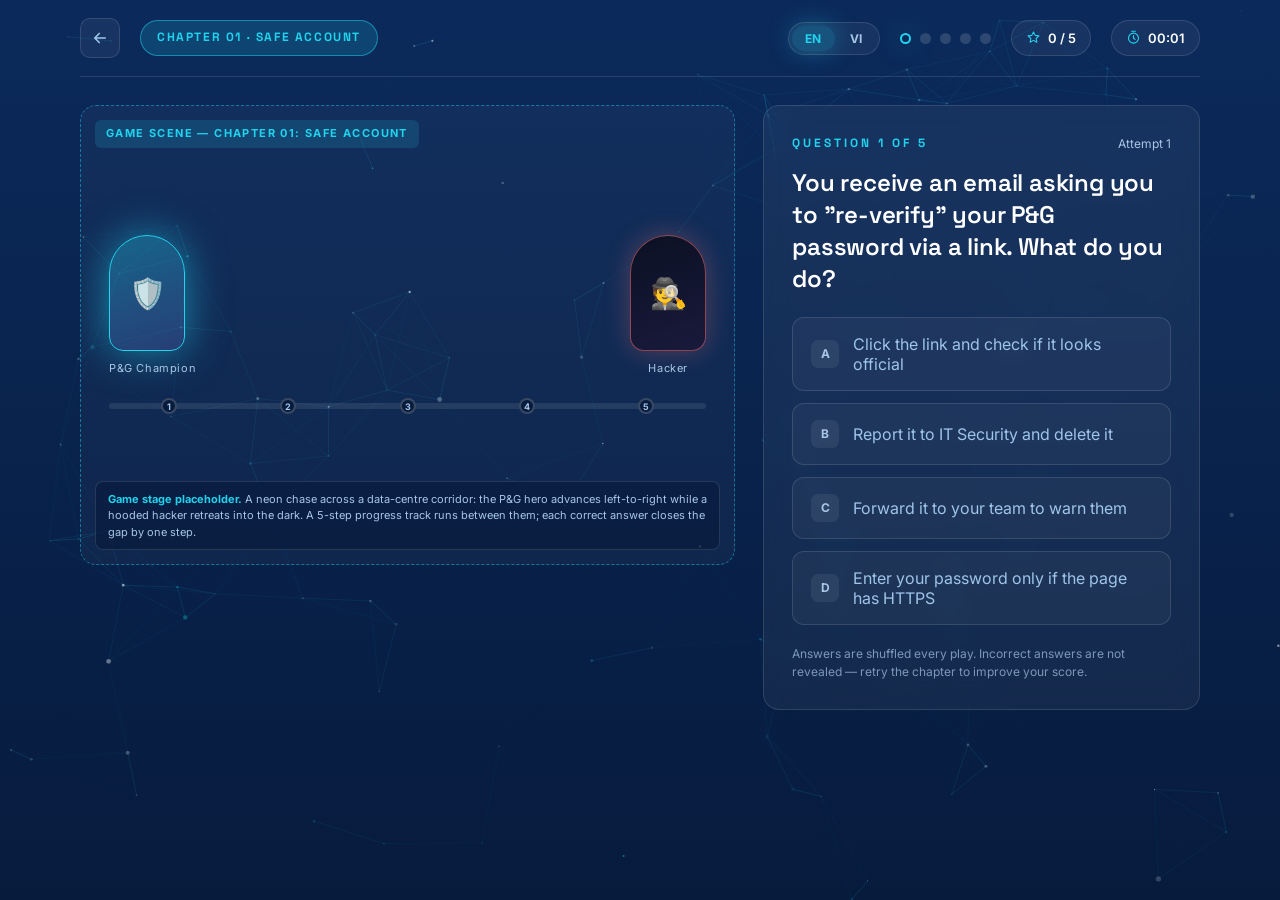
==== public/chapter.html @ fa687166 "Restructure project, add VI/EN language layer and data contract - Move site under public/, split JS " ====
<!DOCTYPE html>
<html lang="en">
<head>
<meta charset="UTF-8">
<meta name="viewport" content="width=device-width, initial-scale=1">
<title data-i18n-title="ch.docTitle">Chapter — Cybersecurity Month Journey 2026</title>
<link rel="preconnect" href="https://fonts.googleapis.com">
<link rel="preconnect" href="https://fonts.gstatic.com" crossorigin>
<link href="https://fonts.googleapis.com/css2?family=Inter:wght@400;500;600;700&family=Space+Grotesk:wght@500;600;700&display=swap" rel="stylesheet">
<link rel="stylesheet" href="assets/css/styles.css">
</head>
<body>
<canvas id="starfield" aria-hidden="true"></canvas>

<div class="page" id="chapterPage">

  <!-- ===== HEADER BAR ===== -->
  <header class="shell">
    <div class="chapter-header">
      <a class="icon-btn" href="main-hall.html" data-i18n-aria-label="nav.backAria" aria-label="Back to Main Hall">
        <svg width="18" height="18" viewBox="0 0 24 24" fill="none" aria-hidden="true">
          <path d="M19 12H6M11 6l-6 6 6 6" stroke="currentColor" stroke-width="2.2" stroke-linecap="round" stroke-linejoin="round"/>
        </svg>
      </a>

      <span class="accent-chip" id="chChip">Chapter 01 · Safe Account</span>

      <div class="spacer"></div>

      <div data-lang-switch></div>

      <div class="progress-dots" id="dots" data-i18n-aria-label="ch.progressAria" aria-label="Question progress"></div>

      <span class="meta-pill" id="scorePill">
        <svg width="15" height="15" viewBox="0 0 24 24" fill="none" style="color:var(--accent)" aria-hidden="true">
          <path d="M12 3l2.6 5.6 6.1.8-4.5 4.2 1.2 6-5.4-3-5.4 3 1.2-6L3.3 9.4l6.1-.8z" stroke="currentColor" stroke-width="1.7" stroke-linejoin="round"/>
        </svg>
        <span id="scoreText">0 / 5</span>
      </span>

      <span class="meta-pill" id="timerPill">
        <svg width="15" height="15" viewBox="0 0 24 24" fill="none" style="color:var(--accent)" aria-hidden="true">
          <circle cx="12" cy="13" r="8" stroke="currentColor" stroke-width="1.8"/>
          <path d="M12 9v4l2.5 2M9 2h6" stroke="currentColor" stroke-width="1.8" stroke-linecap="round"/>
        </svg>
        <span id="timerText">00:00</span>
      </span>
    </div>
  </header>

  <!-- ===== BODY ===== -->
  <main class="shell" style="padding-top:28px;padding-bottom:70px">
    <div class="chapter-layout">

      <!-- LEFT 60% — game stage placeholder -->
      <section class="game-stage" id="gameStage">
        <span class="stage-tag" id="stageTag" data-i18n="ch.stageTagGeneric">Game scene — varies by chapter</span>

        <div class="chase">
          <div class="chase-row">
            <div class="figure fig-hero" id="heroFig" style="transition:transform .6s ease">
              <div class="body">🛡️</div>
              <div class="cap" data-i18n="ch.figHero">P&amp;G Champion</div>
            </div>
            <div class="figure hacker" id="hackerFig" style="transition:transform .6s ease,opacity .6s ease">
              <div class="body">🕵️</div>
              <div class="cap" data-i18n="ch.figHacker">Hacker</div>
            </div>
          </div>

          <div class="track" id="track">
            <span class="fill" id="trackFill" style="width:0%"></span>
          </div>
        </div>

        <div class="stage-note" id="stageNote"></div>
      </section>

      <!-- RIGHT 40% — question card -->
      <section class="glass question-card">
        <div class="row-between" style="margin-bottom:14px">
          <span class="t-overline" id="qCounter">Question 1 of 5</span>
          <span class="t-caption" id="attemptLabel">Attempt 1</span>
        </div>

        <h2 class="t-h3" id="qText" style="margin:0" data-i18n="ch.loading">Loading…</h2>

        <div class="answers" id="answers"></div>

        <p class="t-caption" style="margin:20px 0 0;opacity:.7" data-i18n="ch.answersNote">
          Answers are shuffled every play. Incorrect answers are not revealed — retry the chapter to improve your score.
        </p>
      </section>
    </div>
  </main>
</div>

<div class="toast-wrap"></div>

<script src="assets/js/core/starfield.js"></script>
<script src="assets/js/core/ui.js"></script>
<script src="assets/js/core/i18n.js"></script>
<script src="assets/js/data/db.js"></script>
<script src="assets/js/data/questions.js"></script>
<script src="assets/js/pages/chapter.js"></script>
</body>
</html>
---- public/assets/css/styles.css ----
/* ============================================================
   Cybersecurity Awareness Month — October 2026
   Design system + component styles
   ============================================================ */

/* ---------- 1. TOKENS ---------- */
:root {
  /* Background */
  --navy-700: #0B2A5B;
  --navy-900: #071B3D;
  --navy-500: #0F3A78;

  /* Chapter accents */
  --ch1: #22D3EE;
  --ch2: #38BDF8;
  --ch3: #60A5FA;
  --ch4: #818CF8;
  --accent: var(--ch1); /* overridden per chapter */

  /* Text */
  --text-headline: #FFFFFF;
  --text-body: #9EC5E8;
  --text-muted: #A9C6E6;

  /* State */
  --error: #F87171;
  --warning: #FBBF24;
  --success: #34D399;

  /* Rank */
  --gold: #FCD34D;
  --silver: #CBD5E1;
  --bronze: #D9A066;

  /* Surfaces */
  --glass-fill: rgba(255, 255, 255, 0.05);
  --glass-fill-hover: rgba(255, 255, 255, 0.08);
  --glass-border: rgba(255, 255, 255, 0.12);
  --glass-border-strong: rgba(255, 255, 255, 0.22);
  --radius: 16px;
  --radius-sm: 10px;
  --radius-pill: 999px;

  /* Glow */
  --glow-cyan-soft: 0 0 24px rgba(34, 211, 238, 0.35);
  --glow-cyan-strong: 0 0 40px rgba(34, 211, 238, 0.55);
  --glow-accent: 0 0 28px color-mix(in srgb, var(--accent) 45%, transparent);
  --glow-error: 0 0 20px rgba(248, 113, 113, 0.45);
  --glow-warning: 0 0 20px rgba(251, 191, 36, 0.45);
  --glow-success: 0 0 20px rgba(52, 211, 153, 0.45);

  /* Type */
  --font-display: "Space Grotesk", "Inter", system-ui, -apple-system, "Segoe UI", sans-serif;
  --font-body: "Inter", system-ui, -apple-system, "Segoe UI", Roboto, sans-serif;

  /* Layout */
  --maxw: 1280px;
  --gutter: 80px;
}

/* ---------- 2. RESET ---------- */
*, *::before, *::after { box-sizing: border-box; }
html, body { margin: 0; padding: 0; }
html { scroll-behavior: smooth; }

body {
  font-family: var(--font-body);
  background: linear-gradient(180deg, var(--navy-700) 0%, var(--navy-900) 100%);
  background-attachment: fixed;
  color: var(--text-body);
  min-height: 100vh;
  font-size: 16px;
  line-height: 1.6;
  -webkit-font-smoothing: antialiased;
  overflow-x: hidden;
}

img { max-width: 100%; display: block; }
button, input, select { font-family: inherit; font-size: inherit; }
a { color: var(--accent); text-decoration: none; }

/* ---------- 3. STAR FIELD ---------- */
#starfield {
  position: fixed;
  inset: 0;
  z-index: 0;
  pointer-events: none;
}

.page {
  position: relative;
  z-index: 1;
}

/* ---------- 4. TYPE SCALE ---------- */
.t-display { font-family: var(--font-display); font-weight: 700; font-size: 56px; line-height: 1.14; letter-spacing: -1px; color: var(--text-headline); }
.t-h1      { font-family: var(--font-display); font-weight: 700; font-size: 44px; line-height: 1.18; letter-spacing: -0.5px; color: var(--text-headline); }
.t-h2      { font-family: var(--font-display); font-weight: 700; font-size: 32px; line-height: 1.25; letter-spacing: -0.3px; color: var(--text-headline); }
.t-h3      { font-family: var(--font-display); font-weight: 600; font-size: 24px; line-height: 1.33; letter-spacing: -0.2px; color: var(--text-headline); }
.t-body-l  { font-size: 18px; line-height: 1.56; color: var(--text-body); }
.t-body    { font-size: 16px; line-height: 1.63; color: var(--text-body); }
.t-small   { font-size: 14px; font-weight: 500; line-height: 1.43; color: var(--text-muted); }
.t-caption { font-size: 12px; line-height: 1.5; color: var(--text-muted); }
.t-overline{ font-family: var(--font-display); font-size: 12px; font-weight: 700; letter-spacing: 3px; text-transform: uppercase; color: var(--accent); }

/* ---------- 5. GLASS CARD ---------- */
.glass {
  background: var(--glass-fill);
  border: 1px solid var(--glass-border);
  border-radius: var(--radius);
  backdrop-filter: blur(12px);
  -webkit-backdrop-filter: blur(12px);
}
.glass-hover { transition: border-color .25s ease, box-shadow .25s ease, background .25s ease, transform .25s ease; }
.glass-hover:hover {
  background: var(--glass-fill-hover);
  border-color: color-mix(in srgb, var(--accent) 55%, transparent);
  box-shadow: var(--glow-accent);
  transform: translateY(-3px);
}

/* ---------- 6. BUTTONS ---------- */
.btn {
  display: inline-flex;
  align-items: center;
  justify-content: center;
  gap: 10px;
  border: 0;
  border-radius: var(--radius-pill);
  padding: 14px 28px;
  font-family: var(--font-display);
  font-weight: 700;
  font-size: 16px;
  cursor: pointer;
  transition: transform .2s ease, box-shadow .25s ease, opacity .2s ease;
  position: relative;
}
.btn:disabled { opacity: .55; cursor: not-allowed; }

.btn-primary {
  background: linear-gradient(90deg, var(--ch1) 0%, var(--ch4) 100%);
  color: #04182F;
  box-shadow: var(--glow-cyan-soft);
}
.btn-primary:hover:not(:disabled) { transform: translateY(-2px); box-shadow: var(--glow-cyan-strong); }

.btn-secondary {
  background: transparent;
  color: var(--text-headline);
  border: 1px solid var(--glass-border-strong);
}
.btn-secondary:hover:not(:disabled) {
  border-color: var(--accent);
  box-shadow: var(--glow-accent);
  transform: translateY(-2px);
}

.btn-block { width: 100%; }
.btn-lg { padding: 20px 44px; font-size: 20px; }

/* Pulsing hero CTA */
.btn-pulse { animation: pulseGlow 2.4s ease-in-out infinite; }
@keyframes pulseGlow {
  0%, 100% { box-shadow: 0 0 22px rgba(34,211,238,.38); }
  50%      { box-shadow: 0 0 46px rgba(34,211,238,.72); }
}

/* Loading spinner inside button */
.spinner {
  width: 18px; height: 18px;
  border: 2px solid rgba(4,24,47,.35);
  border-top-color: #04182F;
  border-radius: 50%;
  animation: spin .7s linear infinite;
}
@keyframes spin { to { transform: rotate(360deg); } }

/* ---------- 7. FORM FIELDS ---------- */
.field { margin-bottom: 22px; position: relative; }
.field label {
  display: block;
  font-size: 13px;
  font-weight: 600;
  letter-spacing: .4px;
  color: var(--text-muted);
  margin-bottom: 8px;
  text-transform: uppercase;
}

.input, .select {
  width: 100%;
  padding: 15px 18px;
  background: rgba(255,255,255,.04);
  border: 1px solid var(--glass-border);
  border-radius: 12px;
  color: var(--text-headline);
  outline: none;
  transition: border-color .2s ease, box-shadow .2s ease, background .2s ease;
}
.input::placeholder { color: rgba(158,197,232,.45); }
.input:focus, .select:focus {
  border-color: var(--ch1);
  box-shadow: 0 0 0 3px rgba(34,211,238,.18), var(--glow-cyan-soft);
  background: rgba(255,255,255,.06);
}

.select {
  appearance: none;
  background-image: url("data:image/svg+xml;utf8,<svg xmlns='http://www.w3.org/2000/svg' width='14' height='9' viewBox='0 0 14 9'><path d='M1 1l6 6 6-6' stroke='%239EC5E8' stroke-width='2' fill='none' stroke-linecap='round'/></svg>");
  background-repeat: no-repeat;
  background-position: right 18px center;
  padding-right: 46px;
  cursor: pointer;
}
.select option { background: var(--navy-900); color: var(--text-headline); }

/* Field states */
.field.is-error .input, .field.is-error .select {
  border-color: var(--error);
  box-shadow: var(--glow-error);
}
.field.is-warning .input, .field.is-warning .select {
  border-color: var(--warning);
  box-shadow: var(--glow-warning);
}
.field.shake { animation: shake .45s cubic-bezier(.36,.07,.19,.97); }
@keyframes shake {
  10%, 90% { transform: translateX(-2px); }
  20%, 80% { transform: translateX(4px); }
  30%, 50%, 70% { transform: translateX(-7px); }
  40%, 60% { transform: translateX(7px); }
}

.field-msg {
  display: none;
  align-items: flex-start;
  gap: 8px;
  margin-top: 9px;
  font-size: 13px;
  line-height: 1.45;
}
.field.is-error .field-msg.msg-error { display: flex; color: var(--error); }
.field.is-warning .field-msg.msg-warning { display: flex; color: var(--warning); }

/* ---------- 8. AUTOCOMPLETE ---------- */
.combo { position: relative; }
.autocomplete {
  position: absolute;
  top: calc(100% + 6px);
  left: 0; right: 0;
  z-index: 40;
  background: rgba(7, 27, 61, .96);
  border: 1px solid var(--glass-border-strong);
  border-radius: 12px;
  backdrop-filter: blur(18px);
  -webkit-backdrop-filter: blur(18px);
  box-shadow: 0 18px 44px rgba(0,0,0,.5);
  max-height: 232px;
  overflow-y: auto;
  display: none;
}
.autocomplete.open { display: block; }
.ac-item {
  display: flex;
  align-items: center;
  gap: 12px;
  padding: 11px 16px;
  cursor: pointer;
  border-bottom: 1px solid rgba(255,255,255,.05);
  transition: background .15s ease;
}
.ac-item:last-child { border-bottom: 0; }
.ac-item:hover, .ac-item.active { background: rgba(34,211,238,.14); }
.ac-item .ac-avatar {
  width: 30px; height: 30px;
  border-radius: 50%;
  display: grid; place-items: center;
  font-size: 11px; font-weight: 700;
  background: linear-gradient(135deg, var(--ch1), var(--ch4));
  color: #04182F;
  flex-shrink: 0;
}
.ac-item .ac-mail { color: var(--text-headline); font-size: 14px; }
.ac-item .ac-dept { color: var(--text-muted); font-size: 12px; }
.ac-item mark { background: transparent; color: var(--ch1); font-weight: 700; }
.ac-empty { padding: 14px 16px; font-size: 13px; color: var(--text-muted); }

/* ---------- 9. KPI TILES ---------- */
.kpi-grid {
  display: grid;
  grid-template-columns: repeat(4, 1fr);
  gap: 20px;
}
.kpi {
  padding: 24px;
  display: flex;
  flex-direction: column;
  gap: 6px;
}
.kpi-icon {
  width: 40px; height: 40px;
  border-radius: 10px;
  display: grid; place-items: center;
  background: color-mix(in srgb, var(--accent) 16%, transparent);
  color: var(--accent);
  margin-bottom: 8px;
}
.kpi-value { font-family: var(--font-display); font-size: 40px; font-weight: 700; color: var(--text-headline); line-height: 1.1; }
.kpi-label { font-size: 13px; color: var(--text-muted); }
.kpi-bar {
  height: 4px;
  border-radius: 2px;
  background: rgba(255,255,255,.09);
  overflow: hidden;
  margin-top: 12px;
}
.kpi-bar span {
  display: block;
  height: 100%;
  border-radius: 2px;
  background: linear-gradient(90deg, var(--ch1), var(--ch4));
}

/* ---------- 10. CHAPTER CARDS ---------- */
.chapter-rail { position: relative; }
.chapter-grid {
  display: grid;
  grid-template-columns: repeat(4, 1fr);
  gap: 24px;
  position: relative;
  z-index: 2;
}
/* Constellation progress line behind the cards */
.constellation-line {
  position: absolute;
  top: 74px;
  left: 6%;
  right: 6%;
  height: 2px;
  background: rgba(255,255,255,.10);
  z-index: 1;
  border-radius: 2px;
}
.constellation-line .lit {
  display: block; height: 100%;
  border-radius: 2px;
  background: linear-gradient(90deg, var(--ch1), var(--ch2), var(--ch3), var(--ch4));
  box-shadow: 0 0 14px rgba(34,211,238,.7);
  transition: width .8s ease;
}

.chapter-card {
  --accent: var(--ch1);
  padding: 26px 24px 24px;
  display: flex;
  flex-direction: column;
  min-height: 268px;
  position: relative;
}
.chapter-card[data-ch="1"] { --accent: var(--ch1); }
.chapter-card[data-ch="2"] { --accent: var(--ch2); }
.chapter-card[data-ch="3"] { --accent: var(--ch3); }
.chapter-card[data-ch="4"] { --accent: var(--ch4); }

.ch-node {
  position: absolute;
  top: -7px; left: 50%;
  transform: translateX(-50%);
  width: 14px; height: 14px;
  border-radius: 50%;
  background: var(--navy-900);
  border: 2px solid var(--accent);
  box-shadow: var(--glow-accent);
}
.chapter-card.is-locked .ch-node { border-color: rgba(255,255,255,.25); box-shadow: none; }

.ch-num {
  font-family: var(--font-display);
  font-size: 12px; font-weight: 700; letter-spacing: 2.4px;
  color: var(--accent);
  margin-bottom: 14px;
}
.ch-icon {
  width: 46px; height: 46px;
  border-radius: 12px;
  display: grid; place-items: center;
  background: color-mix(in srgb, var(--accent) 15%, transparent);
  color: var(--accent);
  margin-bottom: 16px;
}
.ch-title { font-family: var(--font-display); font-size: 20px; font-weight: 700; color: var(--text-headline); margin: 0 0 8px; }
.ch-desc { font-size: 14px; color: var(--text-muted); margin: 0 0 auto; }
.ch-foot { margin-top: 20px; display: flex; align-items: center; justify-content: space-between; gap: 10px; }
.ch-action { font-family: var(--font-display); font-weight: 700; font-size: 14px; color: var(--accent); }

/* Chapter card — LOCKED */
.chapter-card.is-locked { opacity: .4; pointer-events: none; }
.chapter-card.is-locked .ch-action { color: var(--text-muted); }

/* Chapter card — AVAILABLE */
.chapter-card.is-available {
  border-color: color-mix(in srgb, var(--accent) 60%, transparent);
  box-shadow: var(--glow-accent);
  cursor: pointer;
}

/* Chapter card — COMPLETED */
.chapter-card.is-completed { cursor: pointer; }
.check-badge {
  position: absolute;
  top: 18px; right: 18px;
  width: 28px; height: 28px;
  border-radius: 50%;
  display: grid; place-items: center;
  background: var(--success);
  color: #04281C;
  box-shadow: var(--glow-success);
}
.score-chip {
  display: inline-flex;
  align-items: center;
  padding: 4px 12px;
  border-radius: var(--radius-pill);
  font-size: 12px; font-weight: 700;
  font-family: var(--font-display);
  background: color-mix(in srgb, var(--success) 18%, transparent);
  border: 1px solid color-mix(in srgb, var(--success) 45%, transparent);
  color: var(--success);
}
.lock-pill {
  display: inline-flex; align-items: center; gap: 6px;
  font-size: 12px; color: var(--text-muted);
}

/* ---------- 11. RULES PANEL ---------- */
.rules { padding: 0; overflow: hidden; }
.rules-head {
  width: 100%;
  display: flex; align-items: center; justify-content: space-between; gap: 12px;
  padding: 20px 22px;
  background: none; border: 0; cursor: pointer;
  color: var(--text-headline);
  font-family: var(--font-display); font-weight: 700; font-size: 16px;
}
.rules-head .chev { transition: transform .3s ease; color: var(--text-muted); }
.rules.collapsed .chev { transform: rotate(-90deg); }
.rules-body {
  padding: 0 22px 20px;
  display: grid; gap: 14px;
  max-height: 460px;
  transition: max-height .35s ease, opacity .25s ease, padding .35s ease;
  overflow: hidden;
}
.rules.collapsed .rules-body { max-height: 0; opacity: 0; padding-bottom: 0; }
.rule-item { display: flex; gap: 12px; align-items: flex-start; font-size: 14px; color: var(--text-body); }
.rule-item .ri {
  flex-shrink: 0;
  width: 26px; height: 26px; border-radius: 7px;
  display: grid; place-items: center;
  background: rgba(34,211,238,.14);
  color: var(--ch1);
}

/* ---------- 11b. LANGUAGE SWITCH ---------- */
.lang-switch {
  display: inline-flex;
  gap: 2px;
  padding: 3px;
  border-radius: var(--radius-pill);
  background: rgba(255,255,255,.05);
  border: 1px solid var(--glass-border);
}
.lang-btn {
  padding: 5px 13px;
  border: 0;
  border-radius: var(--radius-pill);
  background: transparent;
  color: var(--text-muted);
  font-size: 12px; font-weight: 700; letter-spacing: .6px;
  cursor: pointer;
  transition: all .18s ease;
}
.lang-btn:hover { color: var(--text-headline); }
.lang-btn.is-active {
  background: color-mix(in srgb, var(--ch1) 20%, transparent);
  color: var(--ch1);
  box-shadow: var(--glow-cyan-soft);
}

/* ---------- 12. LEADERBOARD ---------- */
.tabs { display: flex; gap: 8px; flex-wrap: wrap; }.tab {
  padding: 8px 18px;
  border-radius: var(--radius-pill);
  background: transparent;
  border: 1px solid var(--glass-border);
  color: var(--text-muted);
  font-size: 14px; font-weight: 600;
  cursor: pointer;
  transition: all .2s ease;
}
.tab:hover { border-color: var(--glass-border-strong); color: var(--text-headline); }
.tab.active {
  background: color-mix(in srgb, var(--ch1) 16%, transparent);
  border-color: var(--ch1);
  color: var(--ch1);
  box-shadow: var(--glow-cyan-soft);
}

.lb-table { width: 100%; border-collapse: collapse; }
.lb-table th {
  text-align: left;
  font-size: 12px; font-weight: 600; letter-spacing: 1px; text-transform: uppercase;
  color: var(--text-muted);
  padding: 0 16px 14px;
  border-bottom: 1px solid var(--glass-border);
}
.lb-table td { padding: 14px 16px; border-bottom: 1px solid rgba(255,255,255,.05); font-size: 14px; }
.lb-table tbody tr { transition: background .2s ease; }
.lb-table tbody tr:hover { background: rgba(255,255,255,.035); }

.lb-user { display: flex; align-items: center; gap: 12px; }
.avatar {
  width: 36px; height: 36px; border-radius: 50%;
  display: grid; place-items: center;
  font-size: 12px; font-weight: 700;
  background: linear-gradient(135deg, var(--ch2), var(--ch4));
  color: #04182F;
  flex-shrink: 0;
}
.lb-name { color: var(--text-headline); font-weight: 600; }

.rank-badge {
  width: 30px; height: 30px; border-radius: 50%;
  display: grid; place-items: center;
  font-family: var(--font-display); font-weight: 700; font-size: 13px;
  background: rgba(255,255,255,.07);
  color: var(--text-muted);
}
tr.rank-1 .rank-badge { background: color-mix(in srgb, var(--gold) 22%, transparent);   color: var(--gold);   box-shadow: 0 0 18px rgba(252,211,77,.5); }
tr.rank-2 .rank-badge { background: color-mix(in srgb, var(--silver) 22%, transparent); color: var(--silver); box-shadow: 0 0 18px rgba(203,213,225,.4); }
tr.rank-3 .rank-badge { background: color-mix(in srgb, var(--bronze) 22%, transparent); color: var(--bronze); box-shadow: 0 0 18px rgba(217,160,102,.4); }
tr.rank-1 { background: linear-gradient(90deg, rgba(252,211,77,.10), transparent); }
tr.rank-2 { background: linear-gradient(90deg, rgba(203,213,225,.09), transparent); }
tr.rank-3 { background: linear-gradient(90deg, rgba(217,160,102,.09), transparent); }

/* ---------- 13. CONTACT CARD ---------- */
.contact { padding: 22px; display: flex; align-items: center; gap: 16px; }
.icon-btn {
  width: 40px; height: 40px;
  border-radius: 10px;
  display: grid; place-items: center;
  background: rgba(255,255,255,.05);
  border: 1px solid var(--glass-border);
  color: var(--text-body);
  cursor: pointer;
  transition: all .2s ease;
}
.icon-btn:hover { color: var(--ch1); border-color: var(--ch1); box-shadow: var(--glow-cyan-soft); }

/* ---------- 14. CHAPTER SCREEN ---------- */
.chapter-header {
  display: flex; align-items: center; gap: 20px;
  padding: 18px 0;
  border-bottom: 1px solid var(--glass-border);
  flex-wrap: wrap;
}
.accent-chip {
  display: inline-flex; align-items: center; gap: 8px;
  padding: 7px 16px;
  border-radius: var(--radius-pill);
  background: color-mix(in srgb, var(--accent) 16%, transparent);
  border: 1px solid color-mix(in srgb, var(--accent) 50%, transparent);
  color: var(--accent);
  font-family: var(--font-display);
  font-size: 12px; font-weight: 700; letter-spacing: 1.6px;
  text-transform: uppercase;
}
.progress-dots { display: flex; gap: 9px; }
.dot {
  width: 11px; height: 11px; border-radius: 50%;
  background: rgba(255,255,255,.14);
  transition: all .3s ease;
}
.dot.done { background: var(--accent); box-shadow: var(--glow-accent); }
.dot.current { background: transparent; border: 2px solid var(--accent); box-shadow: var(--glow-accent); }

.meta-pill {
  display: inline-flex; align-items: center; gap: 7px;
  padding: 7px 14px;
  border-radius: var(--radius-pill);
  background: rgba(255,255,255,.05);
  border: 1px solid var(--glass-border);
  font-size: 13px; font-weight: 600;
  color: var(--text-headline);
}

.chapter-layout {
  display: grid;
  grid-template-columns: 60fr 40fr;
  gap: 28px;
  align-items: start;
}

/* Game stage placeholder */
.game-stage {
  position: relative;
  min-height: 460px;
  border-radius: var(--radius);
  border: 1px dashed color-mix(in srgb, var(--accent) 45%, transparent);
  background: rgba(255,255,255,.03);
  padding: 22px;
  display: flex; flex-direction: column;
  overflow: hidden;
}
.stage-tag {
  position: absolute; top: 14px; left: 14px;
  font-size: 11px; letter-spacing: 1.4px; text-transform: uppercase;
  color: var(--accent);
  background: color-mix(in srgb, var(--accent) 14%, transparent);
  padding: 5px 11px; border-radius: 6px;
  font-weight: 700;
}
.stage-note {
  position: absolute; bottom: 14px; left: 14px; right: 14px;
  font-size: 11px; line-height: 1.5; color: var(--text-muted);
  background: rgba(7,27,61,.72);
  border: 1px solid var(--glass-border);
  border-radius: 8px;
  padding: 9px 12px;
}

/* Chase scene */
.chase {
  flex: 1;
  display: flex; flex-direction: column; justify-content: center;
  gap: 26px;
  padding: 44px 6px 70px;
}
.chase-row { display: flex; align-items: flex-end; justify-content: space-between; }
/* `padding: 0` guards against unrelated block rules (e.g. the page-level
   `.hero` section) leaking into figures via class-name collisions. */
.figure { text-align: center; padding: 0; }
.figure .body {
  width: 76px; height: 116px;
  border-radius: 38px 38px 14px 14px;
  display: grid; place-items: center;
  font-size: 30px;
}
.figure.fig-hero .body {
  background: linear-gradient(160deg, rgba(34,211,238,.34), rgba(129,140,248,.2));
  border: 1.5px solid var(--ch1);
  box-shadow: var(--glow-cyan-strong);
}
.figure.hacker .body {
  background: linear-gradient(160deg, rgba(10,14,30,.9), rgba(30,20,50,.7));
  border: 1.5px solid rgba(248,113,113,.55);
  box-shadow: 0 0 26px rgba(248,113,113,.3);
}
.figure .cap { font-size: 11px; margin-top: 9px; color: var(--text-muted); letter-spacing: .6px; white-space: nowrap; }

.track { position: relative; height: 6px; border-radius: 3px; background: rgba(255,255,255,.09); }
.track .fill {
  position: absolute; inset: 0 auto 0 0;
  border-radius: 3px;
  background: linear-gradient(90deg, var(--accent), transparent);
  box-shadow: var(--glow-accent);
  transition: width .6s ease;
}
.track .step {
  position: absolute; top: 50%; transform: translate(-50%, -50%);
  width: 16px; height: 16px; border-radius: 50%;
  background: var(--navy-900);
  border: 2px solid rgba(255,255,255,.2);
  display: grid; place-items: center;
  font-size: 9px; font-weight: 700; color: var(--text-muted);
}
.track .step.done { border-color: var(--accent); color: var(--accent); box-shadow: var(--glow-accent); }

/* Question card */
.question-card { padding: 28px; }
.answers { display: grid; gap: 12px; margin-top: 22px; }
.answer {
  display: flex; align-items: center; gap: 14px;
  width: 100%;
  padding: 16px 18px;
  text-align: left;
  border-radius: 12px;
  background: rgba(255,255,255,.04);
  border: 1px solid var(--glass-border);
  color: var(--text-body);
  cursor: pointer;
  transition: all .2s ease;
}
.answer .key {
  flex-shrink: 0;
  width: 28px; height: 28px; border-radius: 7px;
  display: grid; place-items: center;
  font-size: 12px; font-weight: 700;
  background: rgba(255,255,255,.07);
  color: var(--text-muted);
  transition: all .2s ease;
}
.answer:hover:not(:disabled) {
  background: rgba(255,255,255,.07);
  border-color: color-mix(in srgb, var(--accent) 55%, transparent);
  transform: translateX(3px);
}
.answer.selected {
  border-color: var(--accent);
  background: color-mix(in srgb, var(--accent) 12%, transparent);
  color: var(--text-headline);
}
.answer.selected .key { background: var(--accent); color: #04182F; }
.answer.correct {
  border-color: var(--success);
  background: rgba(52,211,153,.12);
  box-shadow: var(--glow-success);
  color: var(--text-headline);
}
.answer.correct .key { background: var(--success); color: #04281C; }
.answer.incorrect {
  border-color: var(--error);
  background: rgba(248,113,113,.10);
  box-shadow: var(--glow-error);
  color: var(--text-headline);
}
.answer.incorrect .key { background: var(--error); color: #2C0A0A; }
.answer:disabled { cursor: default; }

/* Toast */
.toast-wrap {
  position: fixed;
  bottom: 34px; left: 50%;
  transform: translateX(-50%);
  z-index: 90;
  display: grid; gap: 10px;
  justify-items: center;
}
.toast {
  display: flex; align-items: center; gap: 11px;
  padding: 14px 24px;
  border-radius: var(--radius-pill);
  font-family: var(--font-display);
  font-weight: 700;
  background: rgba(7,27,61,.94);
  border: 1px solid var(--glass-border-strong);
  backdrop-filter: blur(14px);
  animation: toastIn .3s ease, toastOut .3s ease 1.9s forwards;
}
.toast.ok  { border-color: var(--success); color: var(--success); box-shadow: var(--glow-success); }
.toast.bad { border-color: var(--error);   color: var(--error);   box-shadow: var(--glow-error); }
@keyframes toastIn  { from { opacity: 0; transform: translateY(14px); } }
@keyframes toastOut { to   { opacity: 0; transform: translateY(-10px); } }

/* ---------- 15. RESULT SCREEN ---------- */
.result-card { padding: 46px; text-align: center; max-width: 720px; margin: 0 auto; }
.result-stage {
  height: 320px;
  border-radius: var(--radius);
  border: 1px dashed color-mix(in srgb, var(--accent) 45%, transparent);
  background: rgba(255,255,255,.03);
  position: relative;
  display: flex;
  align-items: center;
  justify-content: center;
  padding: 44px 16px 100px; /* bottom padding reserves room for the note */
  margin-bottom: 32px;
  overflow: hidden;
}
/* Figures are scaled down inside the shorter result stage. */
.result-stage .hero-figures { gap: 40px; }
.result-stage .hero-figures .figure .body {
  width: 82px; height: 124px;
  border-radius: 41px 41px 14px 14px;
  font-size: 30px;
}
.result-stats {
  display: grid; grid-template-columns: repeat(3, 1fr);
  gap: 16px; margin: 30px 0;
}
.rstat { padding: 18px; border-radius: 12px; background: rgba(255,255,255,.04); border: 1px solid var(--glass-border); }
.rstat .v { font-family: var(--font-display); font-size: 30px; font-weight: 700; color: var(--text-headline); line-height: 1.1; }
.rstat .l { font-size: 12px; color: var(--text-muted); margin-top: 4px; }

.confetti { position: absolute; inset: 0; pointer-events: none; }
.confetti i {
  position: absolute; top: -12px;
  width: 7px; height: 12px; border-radius: 2px;
  animation: fall linear infinite;
}
@keyframes fall {
  to { transform: translateY(320px) rotate(540deg); opacity: 0; }
}

/* ---------- 16. LAYOUT HELPERS ---------- */
.shell { max-width: var(--maxw); margin: 0 auto; padding: 0 var(--gutter); }
.hall-grid { display: grid; grid-template-columns: 1fr 320px; gap: 32px; align-items: start; }
/* Grid items default to min-width:auto, which lets wide content force overflow. */
.hall-grid > *, .chapter-layout > * { min-width: 0; }
.section { padding: 64px 0; }
.section-head { display: flex; align-items: flex-end; justify-content: space-between; gap: 20px; margin-bottom: 28px; flex-wrap: wrap; }
.stack-8  { display: grid; gap: 8px; }
.stack-16 { display: grid; gap: 16px; }
.stack-24 { display: grid; gap: 24px; }
.row { display: flex; align-items: center; gap: 12px; }
.row-between { display: flex; align-items: center; justify-content: space-between; gap: 16px; flex-wrap: wrap; }
.spacer { flex: 1; }
.center { text-align: center; }
.mt-8 { margin-top: 8px; } .mt-16 { margin-top: 16px; } .mt-24 { margin-top: 24px; } .mt-32 { margin-top: 32px; }
.hidden { display: none !important; }

/* Site header */
.site-header {
  position: sticky; top: 0; z-index: 50;
  background: rgba(7,27,61,.72);
  backdrop-filter: blur(16px);
  -webkit-backdrop-filter: blur(16px);
  border-bottom: 1px solid var(--glass-border);
}
.site-header .shell { display: flex; align-items: center; gap: 16px; height: 68px; }
.brand { display: flex; align-items: center; gap: 11px; font-family: var(--font-display); font-weight: 700; color: var(--text-headline); }
.brand svg { color: var(--ch1); filter: drop-shadow(0 0 8px rgba(34,211,238,.6)); }

/* Hero */
.hero { padding: 72px 0 40px; text-align: center; }
.hero-art {
  position: relative;
  height: 400px;
  max-width: 900px;
  margin: 36px auto 0;
  padding-bottom: 86px; /* keeps figures clear of the art-direction note */
  border-radius: 24px;
  border: 1px dashed rgba(34,211,238,.45);
  background: radial-gradient(ellipse at 50% 70%, rgba(34,211,238,.13), transparent 62%);
  display: grid; place-items: center;
  overflow: hidden;
}
.hero-figures { display: flex; align-items: flex-end; gap: 60px; }
/* Pin each figure to the baseline of the row — emoji glyphs have differing
   intrinsic baselines, which otherwise offsets the two figures vertically. */
.hero-figures .figure { align-self: flex-end; }
.hero-figures .figure .body { width: 116px; height: 190px; border-radius: 58px 58px 18px 18px; font-size: 44px; }
.hero-figures .figure.hero-w .body {
  background: linear-gradient(160deg, rgba(56,189,248,.34), rgba(129,140,248,.22));
  border: 1.5px solid var(--ch2);
  box-shadow: 0 0 46px rgba(56,189,248,.45);
}
.float-motif {
  position: absolute;
  color: rgba(34,211,238,.32);
  animation: floaty 5.5s ease-in-out infinite;
}
@keyframes floaty {
  0%,100% { transform: translateY(0); }
  50%     { transform: translateY(-16px); }
}

/* Skeleton / focus visibility */
:focus-visible { outline: 2px solid var(--ch1); outline-offset: 2px; border-radius: 4px; }

/* ---------- 17. RESPONSIVE ---------- */
@media (max-width: 1100px) {
  :root { --gutter: 40px; }
  .hall-grid { grid-template-columns: 1fr; }
  .kpi-grid { grid-template-columns: repeat(2, 1fr); }
  .chapter-grid { grid-template-columns: repeat(2, 1fr); }
  .constellation-line { display: none; }
  .chapter-layout { grid-template-columns: 1fr; }
  .game-stage { min-height: 360px; }
}

@media (max-width: 720px) {
  :root { --gutter: 20px; }
  .t-display { font-size: 36px; }
  .t-h1 { font-size: 30px; line-height: 1.22; }
  .t-h2 { font-size: 24px; }
  .t-h3 { font-size: 20px; }
  .section { padding: 44px 0; }
  .hero { padding: 44px 0 28px; }
  .hero-art { height: 330px; padding: 48px 12px 92px; }
  .hero-figures { gap: 26px; }
  .hero-figures .figure .body { width: 78px; height: 128px; font-size: 30px; }
  .kpi-grid { grid-template-columns: 1fr; }
  .chapter-grid { grid-template-columns: 1fr; }
  .result-stats { grid-template-columns: 1fr; }
  .result-card { padding: 28px 20px; }
  .btn-lg { padding: 16px 28px; font-size: 17px; width: 100%; }
  .chapter-header { gap: 12px; }
  .lb-table th:nth-child(4), .lb-table td:nth-child(4),
  .lb-table th:nth-child(6), .lb-table td:nth-child(6) { display: none; }
  .site-header .shell { height: 60px; }
}

@media (prefers-reduced-motion: reduce) {
  *, *::before, *::after { animation-duration: .001ms !important; animation-iteration-count: 1 !important; transition-duration: .001ms !important; }
}
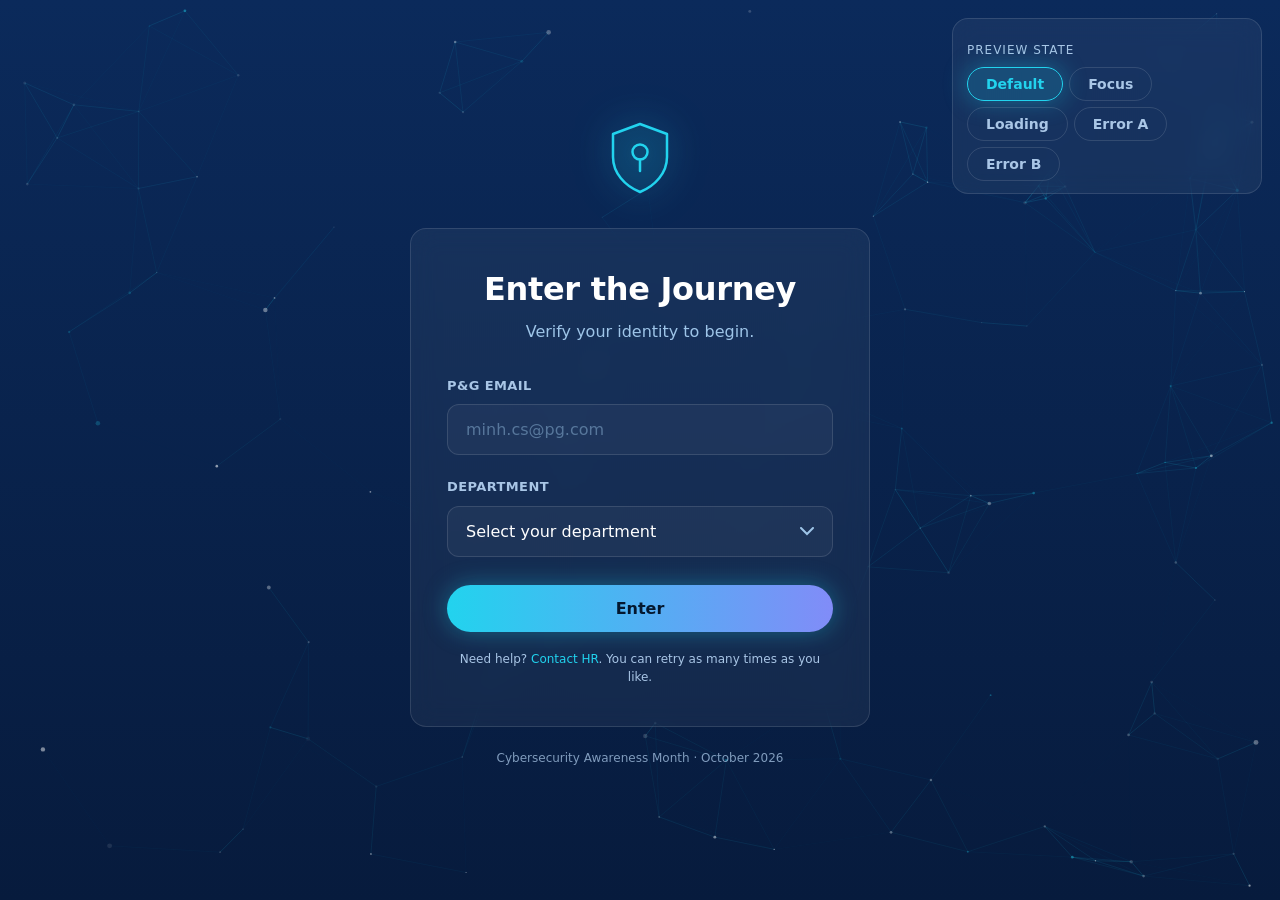
==== commit 463dba4e: "Replace mock data with SQLite + API, rebuild hall, add four Chapter 1 mini-games Data layer - Add se" ====
--- a/public/chapter.html
+++ b/public/chapter.html
@@ -8,6 +8,7 @@
 <link rel="preconnect" href="https://fonts.gstatic.com" crossorigin>
 <link href="https://fonts.googleapis.com/css2?family=Inter:wght@400;500;600;700&family=Space+Grotesk:wght@500;600;700&display=swap" rel="stylesheet">
 <link rel="stylesheet" href="assets/css/styles.css">
+<link rel="stylesheet" href="assets/css/games.css">
 </head>
 <body>
 <canvas id="starfield" aria-hidden="true"></canvas>
@@ -17,7 +18,7 @@
   <!-- ===== HEADER BAR ===== -->
   <header class="shell">
     <div class="chapter-header">
-      <a class="icon-btn" href="main-hall.html" data-i18n-aria-label="nav.backAria" aria-label="Back to Main Hall">
+      <a class="icon-btn" id="backBtn" href="main-hall.html" data-i18n-aria-label="nav.backAria" aria-label="Back to Main Hall">
         <svg width="18" height="18" viewBox="0 0 24 24" fill="none" aria-hidden="true">
           <path d="M19 12H6M11 6l-6 6 6 6" stroke="currentColor" stroke-width="2.2" stroke-linecap="round" stroke-linejoin="round"/>
         </svg>
@@ -29,69 +30,32 @@
 
       <div data-lang-switch></div>
 
-      <div class="progress-dots" id="dots" data-i18n-aria-label="ch.progressAria" aria-label="Question progress"></div>
+      <div class="progress-dots" id="dots" data-i18n-aria-label="ch.progressAria" aria-label="Game progress"></div>
 
-      <span class="meta-pill" id="scorePill">
-        <svg width="15" height="15" viewBox="0 0 24 24" fill="none" style="color:var(--accent)" aria-hidden="true">
-          <path d="M12 3l2.6 5.6 6.1.8-4.5 4.2 1.2 6-5.4-3-5.4 3 1.2-6L3.3 9.4l6.1-.8z" stroke="currentColor" stroke-width="1.7" stroke-linejoin="round"/>
-        </svg>
-        <span id="scoreText">0 / 5</span>
-      </span>
-
-      <span class="meta-pill" id="timerPill">
+      <span class="meta-pill" id="timerPill" hidden>
         <svg width="15" height="15" viewBox="0 0 24 24" fill="none" style="color:var(--accent)" aria-hidden="true">
           <circle cx="12" cy="13" r="8" stroke="currentColor" stroke-width="1.8"/>
           <path d="M12 9v4l2.5 2M9 2h6" stroke="currentColor" stroke-width="1.8" stroke-linecap="round"/>
         </svg>
         <span id="timerText">00:00</span>
       </span>
+
+      <!-- Running score, pinned top-right as requested -->
+      <span class="score-hud" id="scoreHud" role="status" aria-live="polite">
+        <svg width="16" height="16" viewBox="0 0 24 24" fill="none" aria-hidden="true">
+          <path d="M12 3l2.6 5.6 6.1.8-4.5 4.2 1.2 6-5.4-3-5.4 3 1.2-6L3.3 9.4l6.1-.8z" stroke="currentColor" stroke-width="1.7" stroke-linejoin="round"/>
+        </svg>
+        <span id="scoreText">0 / 5</span>
+      </span>
     </div>
   </header>
 
-  <!-- ===== BODY ===== -->
-  <main class="shell" style="padding-top:28px;padding-bottom:70px">
-    <div class="chapter-layout">
-
-      <!-- LEFT 60% — game stage placeholder -->
-      <section class="game-stage" id="gameStage">
-        <span class="stage-tag" id="stageTag" data-i18n="ch.stageTagGeneric">Game scene — varies by chapter</span>
-
-        <div class="chase">
-          <div class="chase-row">
-            <div class="figure fig-hero" id="heroFig" style="transition:transform .6s ease">
-              <div class="body">🛡️</div>
-              <div class="cap" data-i18n="ch.figHero">P&amp;G Champion</div>
-            </div>
-            <div class="figure hacker" id="hackerFig" style="transition:transform .6s ease,opacity .6s ease">
-              <div class="body">🕵️</div>
-              <div class="cap" data-i18n="ch.figHacker">Hacker</div>
-            </div>
-          </div>
-
-          <div class="track" id="track">
-            <span class="fill" id="trackFill" style="width:0%"></span>
-          </div>
-        </div>
-
-        <div class="stage-note" id="stageNote"></div>
-      </section>
-
-      <!-- RIGHT 40% — question card -->
-      <section class="glass question-card">
-        <div class="row-between" style="margin-bottom:14px">
-          <span class="t-overline" id="qCounter">Question 1 of 5</span>
-          <span class="t-caption" id="attemptLabel">Attempt 1</span>
-        </div>
-
-        <h2 class="t-h3" id="qText" style="margin:0" data-i18n="ch.loading">Loading…</h2>
-
-        <div class="answers" id="answers"></div>
-
-        <p class="t-caption" style="margin:20px 0 0;opacity:.7" data-i18n="ch.answersNote">
-          Answers are shuffled every play. Incorrect answers are not revealed — retry the chapter to improve your score.
-        </p>
-      </section>
+  <!-- ===== GAME AREA ===== -->
+  <main class="shell chapter-main">
+    <div class="game-shell glass" id="gameHost" aria-live="polite">
+      <p class="t-body" data-i18n="ch.loading">Loading…</p>
     </div>
+    <p class="t-caption chapter-foot" id="attemptLabel">Attempt 1</p>
   </main>
 </div>
 
@@ -101,7 +65,14 @@
 <script src="assets/js/core/ui.js"></script>
 <script src="assets/js/core/i18n.js"></script>
 <script src="assets/js/data/db.js"></script>
+<script src="assets/js/data/api.js"></script>
 <script src="assets/js/data/questions.js"></script>
+<script src="assets/js/games/engine.js"></script>
+<script src="assets/js/games/phishing.js"></script>
+<script src="assets/js/games/truefalse.js"></script>
+<script src="assets/js/games/branching.js"></script>
+<script src="assets/js/games/password.js"></script>
+<script src="assets/js/games/quiz.js"></script>
 <script src="assets/js/pages/chapter.js"></script>
 </body>
 </html>
--- a/public/assets/css/styles.css
+++ b/public/assets/css/styles.css
@@ -894,3 +894,192 @@
 @media (prefers-reduced-motion: reduce) {
   *, *::before, *::after { animation-duration: .001ms !important; animation-iteration-count: 1 !important; transition-duration: .001ms !important; }
 }
+
+/* ============================================================
+   20. REAL ARTWORK
+   Opt-in hooks for swapping placeholders for final images.
+   See docs/setup-guide.md. Placed last so they win on specificity.
+   ============================================================ */
+
+/* Whole-scene artwork: add class "has-art" to .hero-art / .game-stage /
+   .result-stage and drop an <img class="stage-img"> inside it. The
+   placeholder figures, art-direction note and dashed frame step aside. */
+.stage-img {
+  position: absolute; inset: 0;
+  width: 100%; height: 100%;
+  object-fit: contain;
+  object-position: center bottom;
+  pointer-events: none;
+}
+.has-art { border-style: solid; border-color: rgba(255,255,255,.12); padding-bottom: 0; }
+.has-art > .hero-figures,
+.has-art > .stage-note,
+.has-art > .stage-tag,
+.has-art > .float-motif { display: none; }
+
+/* Single-figure artwork: put an <img> inside a .figure .body.
+   The glass capsule becomes the frame for the character art. */
+.figure .body img {
+  width: 100%; height: 100%;
+  object-fit: contain;
+  display: block;
+}
+.figure .body:has(img) { background: none; border: none; box-shadow: none; }
+
+/* Profile photos: put an <img> inside any .avatar. Initials stay as the
+   fallback whenever no image is supplied. */
+.avatar img {
+  width: 100%; height: 100%;
+  border-radius: 50%;
+  object-fit: cover;
+  display: block;
+}
+.avatar:has(img) { background: none; }
+
+/* Chapter card icon artwork: an <img> inside .ch-icon. */
+.ch-icon img { width: 60%; height: 60%; object-fit: contain; display: block; }
+
+/* ============================================================
+   21. MAIN HALL v2
+   Full-bleed hero artwork with the guide beside it, full-width
+   chapter rail above the KPI strip, and the personal records drawer.
+   ============================================================ */
+
+/* ---- Small / ghost buttons (also used by the game screens) ---- */
+.btn-sm { padding: 9px 14px; font-size: 13px; border-radius: 10px; gap: 8px; }
+.btn.is-disabled { opacity: .45; pointer-events: none; }
+
+/* ---- Hero split ---- */
+.hero-split {
+  display: grid;
+  grid-template-columns: minmax(0, 1.15fr) minmax(320px, .85fr);
+  gap: 40px;
+  align-items: center;
+  padding: 56px 0 24px;
+}
+.hero-split > * { min-width: 0; }
+
+.hero-image {
+  margin: 0;
+  position: relative;
+  border-radius: 22px;
+  overflow: hidden;
+  border: 1px solid rgba(255,255,255,.10);
+  box-shadow: 0 30px 80px rgba(3,12,30,.55), 0 0 60px rgba(34,211,238,.10);
+}
+/* The artwork is a single full image — never crop it. */
+.hero-image img { display: block; width: 100%; height: auto; }
+
+.hero-fallback {
+  display: grid;
+  place-items: center;
+  gap: 14px;
+  min-height: 360px;
+  padding: 32px;
+  text-align: center;
+  background: radial-gradient(circle at 50% 40%, rgba(34,211,238,.12), transparent 70%);
+  border: 1px dashed rgba(34,211,238,.45);
+  border-radius: 22px;
+}
+
+.hero-side { display: block; }
+.hero-side .rules { margin-bottom: 22px; }
+.hero-cta { width: 100%; justify-content: center; }
+
+/* ---- Chapter rail ---- */
+.chapter-grid.is-full { grid-template-columns: repeat(4, minmax(0, 1fr)); }
+
+.ch-card {
+  --accent: var(--ch1);
+  position: relative;
+  display: flex;
+  flex-direction: column;
+  min-height: 250px;
+  padding: 24px 22px 22px;
+  border-radius: var(--radius);
+  background: rgba(255,255,255,.05);
+  border: 1px solid rgba(255,255,255,.12);
+  backdrop-filter: blur(14px);
+  text-decoration: none;
+  transition: transform .25s ease, box-shadow .25s ease, border-color .25s ease;
+}
+a.ch-card:hover {
+  transform: translateY(-4px);
+  border-color: color-mix(in srgb, var(--accent) 65%, transparent);
+  box-shadow: 0 0 38px color-mix(in srgb, var(--accent) 28%, transparent);
+}
+.ch-card.locked { opacity: .42; }
+.ch-card.is-grace { border-color: color-mix(in srgb, var(--warning) 55%, transparent); }
+
+.ch-top { display: flex; align-items: center; gap: 10px; margin-bottom: 12px; }
+.ch-top .ch-num { margin-bottom: 0; }
+.ch-lock { margin-left: auto; font-size: 15px; opacity: .8; }
+.ch-badge {
+  margin-left: auto;
+  font-size: 12px; font-weight: 700;
+  padding: 4px 9px; border-radius: 999px;
+  color: var(--success);
+  background: rgba(52,211,153,.14);
+  border: 1px solid rgba(52,211,153,.35);
+}
+.ch-status { font-size: 12.5px; color: var(--text-muted); }
+.ch-cta { font-family: var(--font-display); font-weight: 700; font-size: 13.5px; color: var(--accent); white-space: nowrap; }
+
+/* ---- KPI strip, three tiles ---- */
+.kpi-grid.is-three { grid-template-columns: repeat(3, minmax(0, 1fr)); }
+
+/* ---- Records drawer ---- */
+.drawer-backdrop {
+  position: fixed; inset: 0; z-index: 90;
+  display: flex; justify-content: flex-end;
+  background: rgba(4,12,28,.66);
+  backdrop-filter: blur(3px);
+}
+.drawer-backdrop[hidden] { display: none; }
+
+.drawer {
+  width: min(560px, 100%);
+  height: 100%;
+  border-radius: 0;
+  border-left: 1px solid rgba(255,255,255,.14);
+  display: flex; flex-direction: column;
+  animation: drawerIn .28s ease;
+}
+@keyframes drawerIn { from { transform: translateX(28px); opacity: 0; } }
+
+.drawer-head {
+  display: flex; align-items: flex-start; justify-content: space-between; gap: 16px;
+  padding: 26px 26px 18px;
+  border-bottom: 1px solid rgba(255,255,255,.10);
+}
+.drawer-body { padding: 20px 26px 30px; overflow-y: auto; flex: 1; }
+
+.rec-table { width: 100%; border-collapse: collapse; font-size: 13.5px; }
+.rec-table th {
+  text-align: left; padding: 0 10px 10px 0;
+  font-size: 11px; letter-spacing: 1.4px; text-transform: uppercase;
+  color: var(--text-muted); font-weight: 600;
+}
+.rec-table td { padding: 12px 10px 12px 0; border-top: 1px solid rgba(255,255,255,.08); color: var(--text-body); vertical-align: middle; }
+.rec-chip {
+  display: inline-block;
+  padding: 3px 9px; border-radius: 999px;
+  font-size: 11px; font-weight: 700; letter-spacing: .4px;
+  color: var(--accent);
+  background: color-mix(in srgb, var(--accent) 14%, transparent);
+  border: 1px solid color-mix(in srgb, var(--accent) 40%, transparent);
+}
+.rec-score { font-variant-numeric: tabular-nums; font-weight: 600; color: var(--text-headline); }
+.rec-score.is-perfect { color: var(--success); }
+
+/* ---- Responsive ---- */
+@media (max-width: 980px) {
+  .hero-split { grid-template-columns: 1fr; gap: 28px; padding-top: 34px; }
+  .chapter-grid.is-full { grid-template-columns: repeat(2, minmax(0, 1fr)); }
+  .kpi-grid.is-three { grid-template-columns: 1fr; }
+}
+@media (max-width: 620px) {
+  .chapter-grid.is-full { grid-template-columns: 1fr; }
+  .drawer-head, .drawer-body { padding-left: 18px; padding-right: 18px; }
+}
+
--- a/public/assets/css/games.css
+++ b/public/assets/css/games.css
@@ -0,0 +1,615 @@
+/* ============================================================
+   Cybersecurity Awareness Month — October 2026
+   GAME STYLES — loaded only by chapter.html.
+
+   Depends on the tokens defined in styles.css (--accent, --glass-*,
+   --radius, --text-*). Sections:
+     1. Chapter shell & score HUD
+     2. Shared: intro, outcome, blocked
+     3. Game 1 — phishing hotspots
+     4. Game 2 — true/false sort
+     5. Game 3 — branching story
+     6. Game 4 — password trap
+     7. Motion & responsive
+   ============================================================ */
+
+/* ---------- 1. Chapter shell & score HUD ---------- */
+.chapter-main {
+  padding-top: 24px;
+  padding-bottom: 64px;
+}
+
+.game-shell {
+  position: relative;
+  min-height: 560px;
+  padding: 28px;
+  display: flex;
+  flex-direction: column;
+  justify-content: center;
+  overflow: hidden;
+}
+
+.chapter-foot {
+  margin: 14px 2px 0;
+  opacity: .6;
+}
+
+/* Button variants used only by the games. */
+.btn-ghost {
+  background: transparent;
+  border: 1px solid var(--glass-border-strong);
+  color: var(--text-body);
+  box-shadow: none;
+}
+.btn-ghost:hover:not(:disabled) {
+  border-color: var(--accent);
+  color: var(--text-headline);
+  background: var(--glass-fill-hover);
+}
+.btn-sm { padding: 9px 18px; font-size: 13.5px; }
+
+.score-hud {
+  display: inline-flex;
+  align-items: center;
+  gap: 8px;
+  padding: 8px 16px;
+  border-radius: var(--radius-pill);
+  background: color-mix(in srgb, var(--accent) 16%, transparent);
+  border: 1px solid color-mix(in srgb, var(--accent) 45%, transparent);
+  color: var(--text-headline);
+  font-weight: 700;
+  font-size: 15px;
+  letter-spacing: .02em;
+  box-shadow: var(--glow-accent);
+  white-space: nowrap;
+}
+.score-hud svg { color: var(--accent); }
+
+.meta-pill.is-urgent {
+  border-color: var(--error);
+  color: #FFE4E4;
+  animation: pulse-urgent 1s ease-in-out infinite;
+}
+/* `hidden` must beat the pill's own display rule. */
+.meta-pill[hidden] { display: none !important; }
+@keyframes pulse-urgent {
+  50% { box-shadow: var(--glow-error); }
+}
+
+/* ---------- 2. Shared panels ---------- */
+.game-intro,
+.game-outcome,
+.game-blocked {
+  margin: auto;
+  max-width: 520px;
+  text-align: center;
+  display: flex;
+  flex-direction: column;
+  align-items: center;
+  gap: 14px;
+  padding: 20px;
+}
+
+.game-intro-title { margin: 0; font-size: 26px; color: var(--text-headline); }
+.game-intro-brief { margin: 0; color: var(--text-body); line-height: 1.65; }
+.game-intro-points {
+  padding: 6px 14px;
+  border-radius: var(--radius-pill);
+  background: var(--glass-fill);
+  border: 1px solid var(--glass-border);
+  color: var(--accent);
+  font-size: 13px;
+  font-weight: 600;
+}
+
+.game-outcome-icon,
+.game-blocked-icon {
+  width: 62px;
+  height: 62px;
+  display: grid;
+  place-items: center;
+  border-radius: 50%;
+  font-size: 28px;
+  border: 1px solid var(--glass-border);
+  background: var(--glass-fill);
+}
+.game-outcome.is-win .game-outcome-icon {
+  color: var(--success);
+  border-color: var(--success);
+  box-shadow: var(--glow-success);
+}
+.game-outcome.is-miss .game-outcome-icon {
+  color: var(--warning);
+  border-color: var(--warning);
+  box-shadow: var(--glow-warning);
+}
+.game-outcome h3 { margin: 0; font-size: 22px; color: var(--text-headline); }
+.game-outcome p  { margin: 0; color: var(--text-body); }
+
+.game-blocked h2 { margin: 0; color: var(--text-headline); }
+.game-blocked p  { margin: 0; color: var(--text-body); line-height: 1.65; }
+
+/* ---------- 3. Game 1 — phishing hotspots ---------- */
+.hotspot-game {
+  display: grid;
+  grid-template-columns: minmax(0, 1fr) 290px;
+  grid-template-areas:
+    "bar   bar"
+    "stage list";
+  gap: 16px 22px;
+  align-items: start;
+  width: 100%;
+}
+
+.hotspot-bar {
+  grid-area: bar;
+  display: flex;
+  align-items: center;
+  justify-content: space-between;
+  gap: 14px;
+}
+.hotspot-counter {
+  font-family: 'Space Grotesk', sans-serif;
+  font-size: 15px;
+  font-weight: 600;
+  color: var(--accent);
+}
+
+.hotspot-stage {
+  grid-area: stage;
+  position: relative;
+  border-radius: var(--radius);
+  overflow: hidden;
+  border: 1px solid var(--glass-border);
+  background: #fff;
+  cursor: crosshair;
+  line-height: 0;
+}
+.hotspot-img { width: 100%; height: auto; display: block; }
+
+/* Overlay for rings and miss splashes; matches the image box exactly. */
+.hotspot-layer {
+  position: absolute;
+  inset: 0;
+  pointer-events: none;
+}
+
+.hotspot-ring {
+  position: absolute;
+  border: 3px solid var(--success);
+  border-radius: 10px;
+  box-shadow: 0 0 0 2px rgba(7, 27, 61, .5), var(--glow-success);
+  animation: ring-in .3s cubic-bezier(.2, 1.4, .5, 1);
+}
+.hotspot-ring.is-missed {
+  border-color: var(--warning);
+  border-style: dashed;
+  box-shadow: 0 0 0 2px rgba(7, 27, 61, .5), var(--glow-warning);
+}
+@keyframes ring-in {
+  from { transform: scale(1.45); opacity: 0; }
+  to   { transform: scale(1);    opacity: 1; }
+}
+
+.hotspot-miss {
+  position: absolute;
+  width: 34px;
+  height: 34px;
+  margin: -17px 0 0 -17px;
+  border-radius: 50%;
+  border: 2px solid var(--error);
+  animation: miss-out .65s ease forwards;
+}
+@keyframes miss-out {
+  to { transform: scale(1.9); opacity: 0; }
+}
+
+.hotspot-list {
+  grid-area: list;
+  display: flex;
+  flex-direction: column;
+  gap: 8px;
+}
+.hotspot-item {
+  display: flex;
+  gap: 10px;
+  padding: 10px 12px;
+  border-radius: var(--radius-sm);
+  background: var(--glass-fill);
+  border: 1px solid color-mix(in srgb, var(--success) 45%, transparent);
+  font-size: 13px;
+  color: var(--text-muted);
+  animation: ring-in .28s ease;
+}
+.hotspot-item.is-missed {
+  border-color: color-mix(in srgb, var(--warning) 45%, transparent);
+  opacity: .85;
+}
+.hotspot-tick { color: var(--success); font-weight: 700; flex: 0 0 auto; }
+.hotspot-item.is-missed .hotspot-tick { color: var(--warning); }
+.hotspot-item strong { display: block; color: var(--text-headline); font-size: 13px; }
+.hotspot-item em {
+  font-style: normal;
+  display: block;
+  margin-top: 3px;
+  line-height: 1.55;
+}
+
+/* ---------- 4. Game 2 — true/false sort ---------- */
+.sort-game {
+  width: 100%;
+  display: flex;
+  flex-direction: column;
+  gap: 14px;
+}
+
+.sort-bar { display: flex; justify-content: center; }
+
+.sort-arena {
+  position: relative;
+  height: 430px;
+  border-radius: var(--radius);
+  border: 1px solid var(--glass-border);
+  background:
+    radial-gradient(90% 60% at 50% -10%, rgba(34, 211, 238, .12), transparent 70%),
+    rgba(7, 27, 61, .45);
+  overflow: hidden;
+}
+
+/* The falling lane sits above the two verdict zones. */
+.sort-lane {
+  position: absolute;
+  left: 0;
+  right: 0;
+  top: 0;
+  bottom: 128px;
+}
+
+.sort-card {
+  position: absolute;
+  left: 50%;
+  top: 0;
+  width: min(360px, 74%);
+  /* JS owns `transform` for the fall, so centre with a margin instead. */
+  margin-left: calc(min(360px, 74%) / -2);
+  padding: 16px 18px;
+  border-radius: var(--radius);
+  background: rgba(15, 58, 120, .94);
+  border: 1px solid var(--glass-border-strong);
+  box-shadow: 0 14px 34px rgba(0, 0, 0, .42);
+  cursor: grab;
+  user-select: none;
+  touch-action: none;
+  z-index: 3;
+}
+.sort-card.is-dragging { cursor: grabbing; box-shadow: var(--glow-cyan-strong); }
+.sort-card p { margin: 0; color: var(--text-headline); line-height: 1.6; font-size: 15px; }
+.sort-card-keys {
+  display: flex;
+  justify-content: space-between;
+  gap: 10px;
+  margin-top: 10px;
+  font-size: 11px;
+  letter-spacing: .05em;
+  text-transform: uppercase;
+  color: var(--text-muted);
+  opacity: .75;
+}
+.sort-card.is-ok     { border-color: var(--success); box-shadow: var(--glow-success); }
+.sort-card.is-bad    { border-color: var(--error);   box-shadow: var(--glow-error); }
+.sort-card.is-missed { border-color: var(--warning); box-shadow: var(--glow-warning); }
+.sort-card.fly-left,
+.sort-card.fly-right { transition: transform .4s ease, opacity .4s ease; opacity: 0; }
+.sort-card.fly-left  { transform: translate(-260px, 60px) rotate(-18deg) !important; }
+.sort-card.fly-right { transform: translate(260px, 60px)  rotate(18deg)  !important; }
+
+.sort-zone {
+  position: absolute;
+  bottom: 0;
+  width: 46%;
+  height: 128px;
+  padding: 16px 12px;
+  text-align: center;
+  border-top: 1px solid var(--glass-border);
+  background: linear-gradient(to top, rgba(7, 27, 61, .92), transparent);
+  cursor: pointer;
+  transition: background .2s ease;
+}
+.sort-zone:hover { background: linear-gradient(to top, color-mix(in srgb, var(--accent) 30%, transparent), transparent); }
+.sort-zone.is-safe   { left: 0; }
+.sort-zone.is-unsafe { right: 0; }
+.sort-zone-icon  { font-size: 30px; line-height: 1; }
+.sort-zone-label { margin-top: 6px; font-weight: 700; color: var(--text-headline); font-size: 14px; }
+.sort-zone-hint  { font-size: 12px; color: var(--text-muted); margin-top: 2px; }
+
+/* Running tally of verdicts so far. */
+.sort-tally {
+  display: flex;
+  justify-content: center;
+  gap: 7px;
+  min-height: 22px;
+}
+.sort-chip {
+  width: 22px;
+  height: 22px;
+  display: grid;
+  place-items: center;
+  border-radius: 50%;
+  font-size: 12px;
+  font-weight: 700;
+  border: 1px solid var(--glass-border);
+}
+.sort-chip.is-ok  { color: var(--success); border-color: var(--success); }
+.sort-chip.is-bad { color: var(--error);   border-color: var(--error); }
+
+.sort-review {
+  display: flex;
+  flex-direction: column;
+  gap: 6px;
+  width: min(620px, 100%);
+  margin: 6px auto 0;
+  text-align: left;
+}
+.sort-review-title {
+  font-size: 12px;
+  letter-spacing: .1em;
+  text-transform: uppercase;
+  color: var(--text-muted);
+  margin-bottom: 2px;
+}
+.sort-review-row {
+  display: flex;
+  gap: 10px;
+  align-items: baseline;
+  padding: 9px 12px;
+  border-radius: var(--radius-sm);
+  background: var(--glass-fill);
+  border: 1px solid var(--glass-border);
+  font-size: 13px;
+  color: var(--text-body);
+  line-height: 1.55;
+}
+.sort-review-zone {
+  flex: 0 0 auto;
+  font-weight: 700;
+  font-size: 11px;
+  letter-spacing: .05em;
+  text-transform: uppercase;
+}
+.sort-review-zone.is-safe   { color: var(--success); }
+.sort-review-zone.is-unsafe { color: var(--error); }
+
+/* ---------- 5. Game 3 — branching story ---------- */
+.story-game {
+  display: grid;
+  grid-template-columns: minmax(0, 1fr) minmax(0, 1fr);
+  gap: 24px;
+  align-items: start;
+  width: 100%;
+}
+
+.story-stage {
+  border-radius: var(--radius);
+  border: 1px solid var(--glass-border);
+  background:
+    radial-gradient(80% 60% at 50% 0%, color-mix(in srgb, var(--accent) 16%, transparent), transparent 70%),
+    rgba(7, 27, 61, .45);
+  padding: 22px;
+  min-height: 320px;
+}
+.story-cast {
+  display: flex;
+  justify-content: center;
+  gap: 34px;
+  margin-bottom: 18px;
+}
+.story-figure {
+  width: 84px;
+  height: 84px;
+  display: grid;
+  place-items: center;
+  font-size: 40px;
+  border-radius: 50%;
+  background: var(--glass-fill);
+  border: 1px solid var(--glass-border);
+}
+.story-figure.is-a { box-shadow: var(--glow-accent); }
+.story-bubble {
+  position: relative;
+  padding: 16px 18px;
+  border-radius: var(--radius);
+  background: rgba(255, 255, 255, .07);
+  border: 1px solid var(--glass-border);
+}
+.story-bubble p { margin: 0; color: var(--text-body); line-height: 1.7; }
+.story-speaker {
+  font-size: 11px;
+  letter-spacing: .1em;
+  text-transform: uppercase;
+  color: var(--accent);
+  margin-bottom: 6px;
+  font-weight: 700;
+}
+
+.story-panel { display: flex; flex-direction: column; gap: 12px; }
+.story-step {
+  font-size: 11px;
+  letter-spacing: .1em;
+  text-transform: uppercase;
+  color: var(--text-muted);
+}
+.story-question { margin: 0; color: var(--text-headline); font-size: 19px; line-height: 1.5; }
+.story-options { display: flex; flex-direction: column; gap: 10px; }
+
+.story-option {
+  text-align: left;
+  padding: 14px 16px;
+  border-radius: var(--radius-sm);
+  background: var(--glass-fill);
+  border: 1px solid var(--glass-border);
+  color: var(--text-body);
+  font: inherit;
+  font-size: 14.5px;
+  line-height: 1.55;
+  cursor: pointer;
+  transition: border-color .18s ease, background .18s ease, transform .18s ease;
+}
+.story-option:hover:not(:disabled) {
+  border-color: var(--accent);
+  background: var(--glass-fill-hover);
+  transform: translateX(3px);
+}
+.story-option.is-spent   { opacity: .4; }
+.story-option.is-correct { border-color: var(--success); box-shadow: var(--glow-success); color: var(--text-headline); }
+.story-option.is-wrong   { border-color: var(--error);   box-shadow: var(--glow-error);   color: var(--text-headline); }
+
+.story-feedback {
+  padding: 13px 15px;
+  border-radius: var(--radius-sm);
+  border: 1px solid var(--glass-border);
+  background: var(--glass-fill);
+}
+.story-feedback.is-ok  { border-color: color-mix(in srgb, var(--success) 50%, transparent); }
+.story-feedback.is-bad { border-color: color-mix(in srgb, var(--warning) 50%, transparent); }
+.story-feedback strong { display: block; margin-bottom: 4px; color: var(--text-headline); font-size: 14px; }
+.story-feedback.is-ok  strong { color: var(--success); }
+.story-feedback.is-bad strong { color: var(--warning); }
+.story-feedback p { margin: 0; color: var(--text-body); font-size: 13.5px; line-height: 1.6; }
+
+/* ---------- 6. Game 4 — password trap ---------- */
+.trap-game { display: grid; place-items: center; width: 100%; }
+
+.trap-card {
+  width: min(460px, 100%);
+  padding: 32px 30px;
+  border-radius: var(--radius);
+  background: var(--glass-fill);
+  border: 1px solid var(--glass-border);
+  box-shadow: var(--glow-cyan-soft);
+  text-align: center;
+}
+.trap-lock { font-size: 34px; line-height: 1; margin-bottom: 12px; }
+.trap-title { margin: 0 0 8px; font-size: 22px; color: var(--text-headline); }
+.trap-prompt { margin: 0 0 20px; color: var(--text-body); line-height: 1.65; font-size: 14.5px; }
+
+.trap-field { position: relative; }
+.trap-input { width: 100%; padding-right: 48px; letter-spacing: .18em; }
+.trap-eye {
+  position: absolute;
+  right: 6px;
+  top: 50%;
+  transform: translateY(-50%);
+  width: 38px;
+  height: 38px;
+  display: grid;
+  place-items: center;
+  border: 0;
+  background: transparent;
+  color: var(--text-muted);
+  cursor: pointer;
+  border-radius: 50%;
+}
+.trap-eye:hover { color: var(--accent); background: rgba(255, 255, 255, .06); }
+
+.trap-warning {
+  min-height: 20px;
+  margin-top: 9px;
+  font-size: 13px;
+  color: var(--warning);
+}
+.trap-actions { display: flex; gap: 12px; margin-top: 18px; }
+.trap-actions .btn { flex: 1; }
+
+.trap-result {
+  margin: auto;
+  max-width: 520px;
+  text-align: center;
+  display: flex;
+  flex-direction: column;
+  align-items: center;
+  gap: 14px;
+  position: relative;
+  z-index: 2;
+}
+.trap-result-icon {
+  width: 70px;
+  height: 70px;
+  display: grid;
+  place-items: center;
+  border-radius: 50%;
+  font-size: 32px;
+  border: 1px solid var(--glass-border);
+  background: var(--glass-fill);
+}
+.trap-result.is-win  .trap-result-icon { color: var(--success); border-color: var(--success); box-shadow: var(--glow-success); }
+.trap-result.is-fail .trap-result-icon { color: var(--error);   border-color: var(--error);   box-shadow: var(--glow-error); }
+.trap-result h2 { margin: 0; color: var(--text-headline); font-size: 24px; }
+.trap-result p  { margin: 0; color: var(--text-body); line-height: 1.7; }
+
+/* The reassurance line: nothing typed was captured. */
+.trap-note {
+  padding: 11px 15px;
+  border-radius: var(--radius-sm);
+  background: rgba(255, 255, 255, .05);
+  border: 1px dashed var(--glass-border-strong);
+  color: var(--text-muted);
+  font-size: 12.5px;
+  line-height: 1.6;
+}
+
+.trap-award {
+  font-family: 'Space Grotesk', sans-serif;
+  font-size: 40px;
+  font-weight: 700;
+  color: var(--success);
+  text-shadow: var(--glow-success);
+}
+
+.trap-fireworks {
+  position: absolute;
+  inset: 0;
+  pointer-events: none;
+  z-index: 1;
+}
+
+/* ---------- 7. Motion & responsive ---------- */
+.shake { animation: shake .42s ease; }
+@keyframes shake {
+  10%, 90% { transform: translateX(-2px); }
+  20%, 80% { transform: translateX(4px); }
+  30%, 50%, 70% { transform: translateX(-7px); }
+  40%, 60% { transform: translateX(7px); }
+}
+
+.quiz-card { width: min(620px, 100%); margin: auto; padding: 26px; }
+.quiz-q { margin: 10px 0 18px; }
+.quiz-note { margin: 18px 0 0; opacity: .65; }
+
+@media (max-width: 980px) {
+  .hotspot-game {
+    grid-template-columns: minmax(0, 1fr);
+    grid-template-areas: "bar" "stage" "list";
+  }
+  .story-game { grid-template-columns: minmax(0, 1fr); }
+  .sort-arena { height: 380px; }
+  .sort-lane { bottom: 118px; }
+  .sort-zone { height: 118px; }
+  .game-shell { padding: 20px; min-height: 480px; }
+}
+
+@media (max-width: 620px) {
+  .score-hud { padding: 6px 12px; font-size: 14px; }
+  .sort-arena { height: 340px; }
+  .sort-lane { bottom: 108px; }
+  .sort-zone { height: 108px; padding: 12px 8px; }
+  .sort-card { width: 82%; margin-left: -41%; padding: 13px 14px; }  .sort-card p { font-size: 14px; }
+  .story-figure { width: 64px; height: 64px; font-size: 30px; }
+  .trap-card { padding: 24px 20px; }
+  .trap-actions { flex-direction: column-reverse; }
+}
+
+@media (prefers-reduced-motion: reduce) {
+  .hotspot-ring,
+  .shake,
+  .meta-pill.is-urgent { animation: none; }
+}
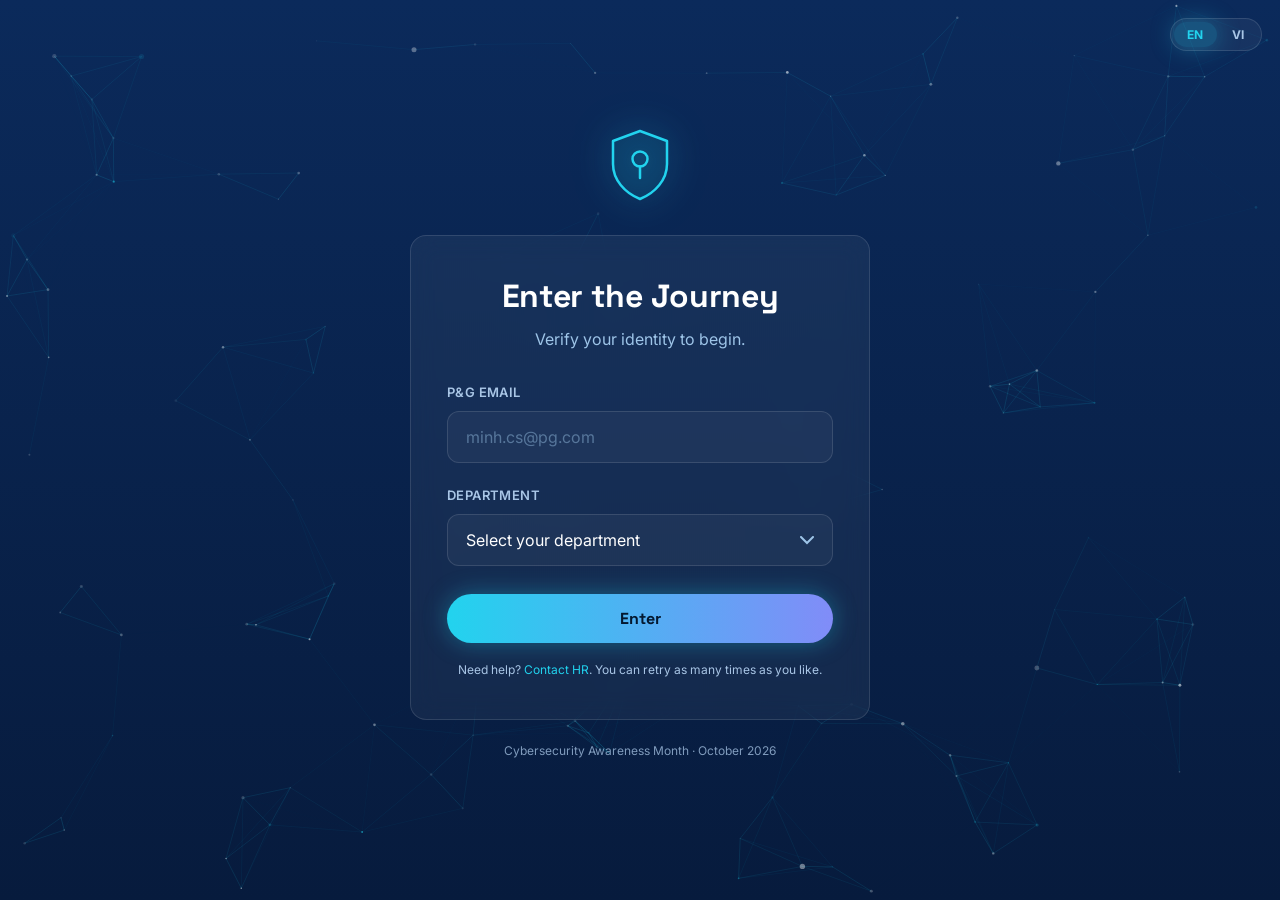
==== commit da497d4a: "Adding chapter 2 games" ====
--- a/public/chapter.html
+++ b/public/chapter.html
@@ -72,6 +72,7 @@
 <script src="assets/js/games/truefalse.js"></script>
 <script src="assets/js/games/branching.js"></script>
 <script src="assets/js/games/password.js"></script>
+<script src="assets/js/games/bubbles.js"></script>
 <script src="assets/js/games/quiz.js"></script>
 <script src="assets/js/pages/chapter.js"></script>
 </body>
--- a/public/assets/css/styles.css
+++ b/public/assets/css/styles.css
@@ -545,6 +545,12 @@
 
 /* ---------- 13. CONTACT CARD ---------- */
 .contact { padding: 22px; display: flex; align-items: center; gap: 16px; }
+.contact-grid { display: grid; grid-template-columns: repeat(auto-fit, minmax(min(100%, 320px), 1fr)); gap: 16px; }
+.contact-avatar { width: 76px; height: 76px; font-size: 18px; position: relative; }
+.contact-avatar img { position: absolute; inset: 0; }
+.contact-details { min-width: 0; display: grid; gap: 2px; }
+.contact-details a { overflow-wrap: anywhere; }
+.contact-name { color: var(--text-headline); font-weight: 700; }
 .icon-btn {
   width: 40px; height: 40px;
   border-radius: 10px;
@@ -907,7 +913,7 @@
 .stage-img {
   position: absolute; inset: 0;
   width: 100%; height: 100%;
-  object-fit: contain;
+  object-fit: cover;
   object-position: center bottom;
   pointer-events: none;
 }
@@ -968,7 +974,8 @@
   box-shadow: 0 30px 80px rgba(3,12,30,.55), 0 0 60px rgba(34,211,238,.10);
 }
 /* The artwork is a single full image — never crop it. */
-.hero-image img { display: block; width: 100%; height: auto; }
+.hero-image img,
+.hero-image video { display: block; width: 100%; height: auto; }
 
 .hero-fallback {
   display: grid;
@@ -981,6 +988,7 @@
   border: 1px dashed rgba(34,211,238,.45);
   border-radius: 22px;
 }
+.hero-fallback[hidden] { display: none; }
 
 .hero-side { display: block; }
 .hero-side .rules { margin-bottom: 22px; }
@@ -1025,8 +1033,8 @@
 .ch-status { font-size: 12.5px; color: var(--text-muted); }
 .ch-cta { font-family: var(--font-display); font-weight: 700; font-size: 13.5px; color: var(--accent); white-space: nowrap; }
 
-/* ---- KPI strip, three tiles ---- */
-.kpi-grid.is-three { grid-template-columns: repeat(3, minmax(0, 1fr)); }
+/* ---- KPI strip, two tiles ---- */
+.kpi-grid.is-two { grid-template-columns: repeat(2, minmax(0, 1fr)); }
 
 /* ---- Records drawer ---- */
 .drawer-backdrop {
@@ -1076,7 +1084,7 @@
 @media (max-width: 980px) {
   .hero-split { grid-template-columns: 1fr; gap: 28px; padding-top: 34px; }
   .chapter-grid.is-full { grid-template-columns: repeat(2, minmax(0, 1fr)); }
-  .kpi-grid.is-three { grid-template-columns: 1fr; }
+  .kpi-grid.is-two { grid-template-columns: 1fr; }
 }
 @media (max-width: 620px) {
   .chapter-grid.is-full { grid-template-columns: 1fr; }
--- a/public/assets/css/games.css
+++ b/public/assets/css/games.css
@@ -47,6 +47,44 @@
   background: var(--glass-fill-hover);
 }
 .btn-sm { padding: 9px 18px; font-size: 13.5px; }
+
+/* Large, glowing "Next" so the way forward is never missed. */
+.btn-next {
+  padding: 18px 48px;
+  font-size: 20px;
+  min-width: 220px;
+  letter-spacing: .02em;
+  box-shadow: 0 0 0 3px color-mix(in srgb, var(--accent) 35%, transparent), var(--glow-accent);
+  animation: next-glow 1.8s ease-in-out infinite;
+}
+.btn-next:hover:not(:disabled) { animation: none; transform: translateY(-2px) scale(1.04); }
+@keyframes next-glow {
+  0%, 100% { box-shadow: 0 0 0 3px color-mix(in srgb, var(--accent) 30%, transparent), 0 0 22px color-mix(in srgb, var(--accent) 40%, transparent); }
+  50%      { box-shadow: 0 0 0 6px color-mix(in srgb, var(--accent) 18%, transparent), 0 0 46px color-mix(in srgb, var(--accent) 75%, transparent); }
+}
+
+/* Popup shown over the page when a game ends, so its Next button is always in view. */
+.game-modal {
+  position: fixed;
+  inset: 0;
+  z-index: 80;
+  display: grid;
+  place-items: center;
+  padding: 20px;
+  background: rgba(4, 16, 38, .72);
+  backdrop-filter: blur(4px);
+  -webkit-backdrop-filter: blur(4px);
+}
+.game-modal .game-outcome {
+  margin: 0;
+  width: min(460px, 100%);
+  padding: 36px 32px;
+  border-radius: var(--radius);
+  background: #0B2A5B;
+  border: 1px solid var(--glass-border-strong);
+  box-shadow: 0 24px 70px rgba(0, 0, 0, .55);
+  animation: ring-in .3s cubic-bezier(.2, 1.4, .5, 1);
+}
 
 .score-hud {
   display: inline-flex;
@@ -342,42 +380,6 @@
 .sort-chip.is-ok  { color: var(--success); border-color: var(--success); }
 .sort-chip.is-bad { color: var(--error);   border-color: var(--error); }
 
-.sort-review {
-  display: flex;
-  flex-direction: column;
-  gap: 6px;
-  width: min(620px, 100%);
-  margin: 6px auto 0;
-  text-align: left;
-}
-.sort-review-title {
-  font-size: 12px;
-  letter-spacing: .1em;
-  text-transform: uppercase;
-  color: var(--text-muted);
-  margin-bottom: 2px;
-}
-.sort-review-row {
-  display: flex;
-  gap: 10px;
-  align-items: baseline;
-  padding: 9px 12px;
-  border-radius: var(--radius-sm);
-  background: var(--glass-fill);
-  border: 1px solid var(--glass-border);
-  font-size: 13px;
-  color: var(--text-body);
-  line-height: 1.55;
-}
-.sort-review-zone {
-  flex: 0 0 auto;
-  font-weight: 700;
-  font-size: 11px;
-  letter-spacing: .05em;
-  text-transform: uppercase;
-}
-.sort-review-zone.is-safe   { color: var(--success); }
-.sort-review-zone.is-unsafe { color: var(--error); }
 
 /* ---------- 5. Game 3 — branching story ---------- */
 .story-game {
@@ -403,6 +405,16 @@
   gap: 34px;
   margin-bottom: 18px;
 }
+.story-image {
+  display: block;
+  width: 100%;
+  aspect-ratio: 3 / 2;
+  object-fit: cover;
+  margin-bottom: 16px;
+  border-radius: var(--radius-sm);
+  border: 1px solid var(--glass-border);
+}
+.story-image[hidden] { display: none; }
 .story-figure {
   width: 84px;
   height: 84px;
@@ -494,6 +506,19 @@
 
 .trap-field { position: relative; }
 .trap-input { width: 100%; padding-right: 48px; letter-spacing: .18em; }
+
+/* Edge and Chrome draw their own reveal/clear controls inside a password
+   field. Hide them, or they sit next to our eye button as a second icon. */
+.trap-input::-ms-reveal,
+.trap-input::-ms-clear { display: none; width: 0; height: 0; }
+.trap-input::-webkit-credentials-auto-fill-button,
+.trap-input::-webkit-strong-password-auto-fill-button {
+  visibility: hidden;
+  pointer-events: none;
+  position: absolute;
+  right: 0;
+}
+
 .trap-eye {
   position: absolute;
   right: 6px;
@@ -548,13 +573,33 @@
 
 /* The reassurance line: nothing typed was captured. */
 .trap-note {
-  padding: 11px 15px;
+  display: flex;
+  align-items: flex-start;
+  gap: 12px;
+  margin-top: 6px;
+  padding: 14px 18px;
   border-radius: var(--radius-sm);
-  background: rgba(255, 255, 255, .05);
-  border: 1px dashed var(--glass-border-strong);
-  color: var(--text-muted);
-  font-size: 12.5px;
+  background: color-mix(in srgb, var(--warning) 14%, transparent);
+  border: 1px solid var(--warning);
+  box-shadow: var(--glow-warning);
+  color: var(--text-headline);
+  font-size: 15px;
+  font-weight: 500;
   line-height: 1.6;
+  text-align: left;
+}
+.trap-note-icon {
+  flex: none;
+  width: 26px;
+  height: 26px;
+  display: grid;
+  place-items: center;
+  border-radius: 50%;
+  background: var(--warning);
+  color: #04182F;
+  font-family: 'Space Grotesk', sans-serif;
+  font-weight: 700;
+  font-size: 16px;
 }
 
 .trap-award {
@@ -570,6 +615,116 @@
   inset: 0;
   pointer-events: none;
   z-index: 1;
+}
+
+/* ---------- Game — Safe Action bubbles ---------- */
+.bubble-game { display: flex; flex-direction: column; gap: 14px; width: 100%; }
+.bubble-bar { display: flex; align-items: center; justify-content: space-between; gap: 14px; }
+.bubble-lives { font-size: 20px; letter-spacing: 4px; }
+
+.bubble-arena {
+  position: relative;
+  height: clamp(320px, calc(100vh - 290px), 480px);
+  overflow: hidden;
+  border-radius: var(--radius);
+  border: 2px solid color-mix(in srgb, var(--accent) 55%, transparent);
+  background:
+    radial-gradient(70% 60% at 50% 0%, color-mix(in srgb, var(--accent) 14%, transparent), transparent 70%),
+    rgba(7, 27, 61, .55);
+  box-shadow: inset 0 0 40px rgba(0, 0, 0, .35), var(--glow-accent);
+  touch-action: manipulation;
+  user-select: none;
+  -webkit-user-select: none;
+}
+.bubble-arena.is-shake { animation: bubble-shake .45s ease; }
+@keyframes bubble-shake {
+  0%, 100% { transform: translate(0, 0); }
+  20% { transform: translate(-7px, 3px); }
+  40% { transform: translate(6px, -4px); }
+  60% { transform: translate(-5px, -2px); }
+  80% { transform: translate(4px, 3px); }
+}
+
+.bubble-fx { position: absolute; inset: 0; pointer-events: none; z-index: 3; }
+
+.bubble {
+  position: absolute;
+  left: 0;
+  top: 0;
+  padding: 0;
+  border: 0;
+  border-radius: 50%;
+  background: transparent;
+  cursor: pointer;
+  z-index: 2;
+  will-change: transform;
+}
+.bubble.is-frozen { cursor: default; }
+.bubble-face {
+  width: 100%;
+  height: 100%;
+  display: grid;
+  place-items: center;
+  padding: 10px;
+  box-sizing: border-box;
+  border-radius: 50%;
+  text-align: center;
+  font-family: 'Space Grotesk', sans-serif;
+  font-weight: 700;
+  font-size: 13px;
+  line-height: 1.2;
+  color: #fff;
+  text-shadow: 0 1px 3px rgba(0, 0, 0, .55);
+  overflow-wrap: anywhere;
+  background:
+    radial-gradient(circle at 30% 26%, rgba(255, 255, 255, .55) 0 9%, transparent 22%),
+    radial-gradient(circle at 50% 55%, hsla(var(--h), 90%, 62%, .28), hsla(var(--h), 90%, 55%, .55) 72%, hsla(var(--h), 95%, 70%, .8) 100%);
+  border: 1.5px solid hsla(var(--h), 95%, 78%, .9);
+  box-shadow: 0 0 18px hsla(var(--h), 95%, 60%, .45), inset 0 0 14px rgba(255, 255, 255, .15);
+  animation: bubble-in .35s cubic-bezier(.2, 1.4, .5, 1);
+  pointer-events: none;
+}
+@keyframes bubble-in {
+  from { transform: scale(.2); opacity: 0; }
+  to   { transform: scale(1);  opacity: 1; }
+}
+.bubble:hover:not(.is-frozen) .bubble-face { filter: brightness(1.2); }
+.bubble:focus-visible { outline: 3px solid #fff; outline-offset: 2px; }
+
+.bubble-float {
+  position: absolute;
+  z-index: 4;
+  max-width: 220px;
+  padding: 5px 12px;
+  border-radius: var(--radius-pill);
+  font-weight: 700;
+  font-size: 14px;
+  text-align: center;
+  white-space: nowrap;
+  pointer-events: none;
+  transform: translate(-50%, -50%);
+  animation: bubble-float 1.1s ease-out forwards;
+}
+.bubble-float.is-safe { color: #04182F; background: var(--success); box-shadow: var(--glow-success); }
+.bubble-float.is-risk { color: #fff; background: var(--error); box-shadow: var(--glow-error); }
+@keyframes bubble-float {
+  from { opacity: 1; margin-top: 0; }
+  to   { opacity: 0; margin-top: -54px; }
+}
+
+.bubble-boom {
+  position: absolute;
+  z-index: 4;
+  font-size: 64px;
+  line-height: 1;
+  pointer-events: none;
+  transform: translate(-50%, -50%);
+  animation: bubble-boom .7s ease-out forwards;
+}
+@keyframes bubble-boom {
+  0%   { transform: translate(-50%, -50%) scale(.3);  opacity: 1; }
+  40%  { transform: translate(-50%, -50%) scale(1.3); opacity: 1; }
+  100% { transform: translate(-50%, -50%) scale(1.7); opacity: 0; }
 }
 
 /* ---------- 7. Motion & responsive ---------- */
@@ -600,6 +755,7 @@
 @media (max-width: 620px) {
   .score-hud { padding: 6px 12px; font-size: 14px; }
   .sort-arena { height: 340px; }
+  .bubble-face { font-size: 11.5px; padding: 6px; }
   .sort-lane { bottom: 108px; }
   .sort-zone { height: 108px; padding: 12px 8px; }
   .sort-card { width: 82%; margin-left: -41%; padding: 13px 14px; }  .sort-card p { font-size: 14px; }
@@ -610,6 +766,11 @@
 
 @media (prefers-reduced-motion: reduce) {
   .hotspot-ring,
+  .btn-next,
+  .bubble-arena.is-shake,
+  .bubble-face,
+  .bubble-float,
+  .bubble-boom,
   .shake,
   .meta-pill.is-urgent { animation: none; }
 }
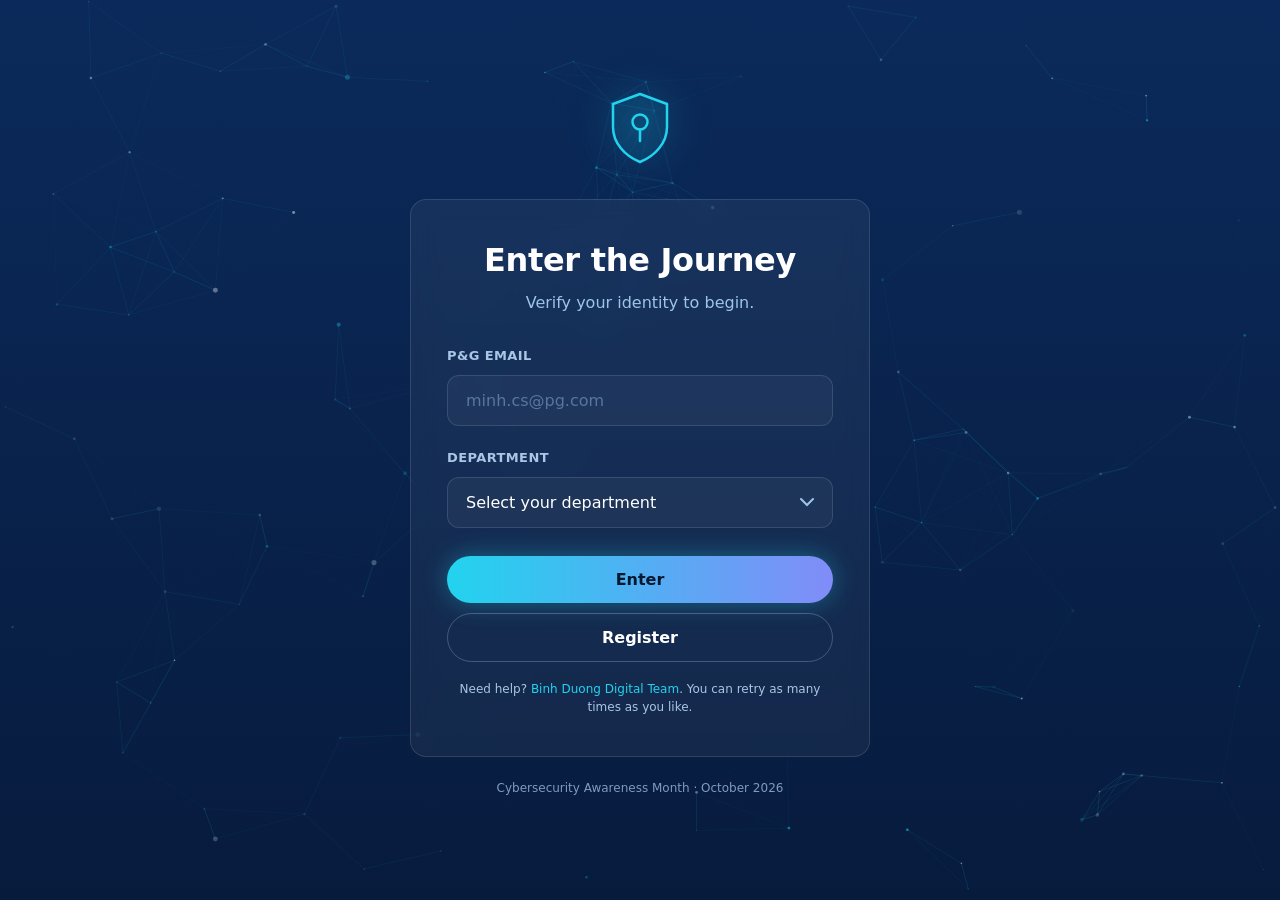
==== commit 293bcc80: "upload register and game 1 2 for chapter 3" ====
--- a/public/chapter.html
+++ b/public/chapter.html
@@ -69,6 +69,7 @@
 <script src="assets/js/data/questions.js"></script>
 <script src="assets/js/games/engine.js"></script>
 <script src="assets/js/games/phishing.js"></script>
+<script src="assets/js/games/flashcards.js"></script>
 <script src="assets/js/games/truefalse.js"></script>
 <script src="assets/js/games/branching.js"></script>
 <script src="assets/js/games/password.js"></script>
--- a/public/assets/css/styles.css
+++ b/public/assets/css/styles.css
@@ -464,27 +464,38 @@
 /* ---------- 11b. LANGUAGE SWITCH ---------- */
 .lang-switch {
   display: inline-flex;
-  gap: 2px;
-  padding: 3px;
+  gap: 4px;
+  padding: 5px;
   border-radius: var(--radius-pill);
-  background: rgba(255,255,255,.05);
-  border: 1px solid var(--glass-border);
+  background: linear-gradient(135deg, rgba(34,211,238,.38), rgba(129,140,248,.38));
+  border: 2px solid var(--ch1);
+  box-shadow: 0 0 22px rgba(34,211,238,.55);
 }
 .lang-btn {
-  padding: 5px 13px;
+  display: inline-flex;
+  align-items: center;
+  gap: 9px;
+  padding: 8px 18px 8px 12px;
   border: 0;
   border-radius: var(--radius-pill);
-  background: transparent;
-  color: var(--text-muted);
-  font-size: 12px; font-weight: 700; letter-spacing: .6px;
+  background: rgba(7, 27, 61, .55);
+  color: #fff;
+  font-size: 16px; font-weight: 700; letter-spacing: .6px;
   cursor: pointer;
   transition: all .18s ease;
 }
-.lang-btn:hover { color: var(--text-headline); }
+.lang-flag { display: inline-flex; line-height: 0; }
+.lang-flag svg {
+  width: 30px;
+  height: 20px;
+  border-radius: 3px;
+  box-shadow: 0 0 0 1px rgba(255,255,255,.35);
+}
+.lang-btn:hover { background: rgba(7, 27, 61, .25); transform: translateY(-1px); }
 .lang-btn.is-active {
-  background: color-mix(in srgb, var(--ch1) 20%, transparent);
-  color: var(--ch1);
-  box-shadow: var(--glow-cyan-soft);
+  background: linear-gradient(90deg, var(--ch1) 0%, var(--ch4) 100%);
+  color: #04182F;
+  box-shadow: 0 0 16px rgba(34,211,238,.8);
 }
 
 /* ---------- 12. LEADERBOARD ---------- */
--- a/public/assets/css/games.css
+++ b/public/assets/css/games.css
@@ -178,6 +178,12 @@
   align-items: start;
   width: 100%;
 }
+.hotspot-game.has-dialog-feedback {
+  grid-template-columns: minmax(0, 1fr);
+  grid-template-areas: "bar" "stage";
+  max-width: 1200px;
+  margin: 0 auto;
+}
 
 .hotspot-bar {
   grid-area: bar;
@@ -185,6 +191,13 @@
   align-items: center;
   justify-content: space-between;
   gap: 14px;
+}
+.hotspot-end {
+  grid-area: auto;
+  grid-column: 1 / -1;
+  display: flex;
+  justify-content: center;
+  padding-top: 8px;
 }
 .hotspot-counter {
   font-family: 'Space Grotesk', sans-serif;
@@ -271,6 +284,124 @@
   display: block;
   margin-top: 3px;
   line-height: 1.55;
+}
+.hotspot-feedback-modal { z-index: 90; }
+.hotspot-feedback {
+  width: min(520px, 100%);
+  padding: 30px;
+  border-radius: var(--radius);
+  background: #0B2A5B;
+  border: 1px solid var(--glass-border-strong);
+  box-shadow: 0 24px 70px rgba(0, 0, 0, .55);
+  animation: ring-in .3s cubic-bezier(.2, 1.4, .5, 1);
+}
+.hotspot-feedback h2 {
+  margin: 0 0 12px;
+  color: var(--text-headline);
+  font-size: 21px;
+}
+.hotspot-feedback p {
+  margin: 0 0 24px;
+  color: var(--text-body);
+  line-height: 1.6;
+}
+.hotspot-feedback .btn { min-width: 120px; }
+
+/* ---------- Chapter 3 — safe / unsafe flashcards ---------- */
+.flashcards-game {
+  display: grid;
+  grid-template-rows: auto auto minmax(340px, 1fr) 4px auto;
+  gap: 14px;
+  width: 100%;
+  max-width: 1040px;
+  min-height: 500px;
+  margin: 0 auto;
+}
+.flashcards-counter { text-align: center; }
+.flashcards-instructions {
+  display: flex;
+  justify-content: center;
+  flex-wrap: wrap;
+  gap: 10px 28px;
+  color: var(--text-body);
+  font-size: 15px;
+  font-weight: 600;
+}
+.flashcard-instruction { display: inline-flex; align-items: center; gap: 8px; }
+.flashcard-instruction.is-unsafe { color: var(--error); }
+.flashcard-instruction.is-safe { color: var(--success); }
+.flashcard-instruction > span:first-child { font-size: 18px; }
+.flashcards-board {
+  position: relative;
+  display: grid;
+  align-items: center;
+  justify-items: center;
+  min-height: 340px;
+  touch-action: pan-y;
+}
+.flashcard {
+  position: absolute;
+  z-index: 2;
+  left: 50%;
+  top: 50%;
+  display: grid;
+  place-items: center;
+  width: min(560px, 72%);
+  min-height: 220px;
+  padding: 28px;
+  transform: translate(calc(-50% + var(--drag-x, 0px)), -50%);
+  border: 1px solid var(--glass-border-strong);
+  border-radius: var(--radius);
+  background: #0B2A5B;
+  box-shadow: 0 20px 54px rgba(0, 0, 0, .44);
+  color: var(--text-headline);
+  font-size: 20px;
+  font-weight: 600;
+  line-height: 1.5;
+  text-align: center;
+  cursor: grab;
+  user-select: none;
+  touch-action: none;
+}
+.flashcard.is-dragging { transition: none; cursor: grabbing; }
+.flashcard.is-safe-swipe { border-color: var(--success); box-shadow: var(--glow-success); }
+.flashcard.is-risk-swipe { border-color: var(--error); box-shadow: var(--glow-error); }
+.flashcard.fly-left { transition: transform .5s ease, opacity .5s ease; transform: translate(calc(-50% - 15%), -50%) rotate(-6deg); opacity: 0; }
+.flashcard.fly-right { transition: transform .5s ease, opacity .5s ease; transform: translate(calc(-50% + 15%), -50%) rotate(6deg); opacity: 0; }
+.flashcard.is-correct { border-color: var(--success); box-shadow: var(--glow-success); }
+.flashcard.is-incorrect { border-color: var(--error); box-shadow: var(--glow-error); }
+.flashcard.is-safe-swipe.is-incorrect,
+.flashcard.is-risk-swipe.is-correct { border-color: var(--error); box-shadow: var(--glow-error); }
+.flashcards-feedbackline {
+  justify-self: center;
+  width: 0;
+  height: 3px;
+  border-radius: 99px;
+  opacity: 0;
+  transition: width .18s ease, opacity .18s ease, background-color .18s ease, box-shadow .18s ease;
+}
+.flashcards-feedbackline.is-safe {
+  width: min(180px, 35vw);
+  opacity: 1;
+  background: var(--success);
+  box-shadow: var(--glow-success);
+}
+.flashcards-feedbackline.is-risk {
+  width: min(180px, 35vw);
+  opacity: 1;
+  background: var(--error);
+  box-shadow: var(--glow-error);
+}
+.flashcards-feedback {
+  position: absolute;
+  width: 1px;
+  height: 1px;
+  padding: 0;
+  margin: -1px;
+  overflow: hidden;
+  clip: rect(0, 0, 0, 0);
+  white-space: nowrap;
+  border: 0;
 }
 
 /* ---------- 4. Game 2 — true/false sort ---------- */
@@ -740,12 +871,58 @@
 .quiz-q { margin: 10px 0 18px; }
 .quiz-note { margin: 18px 0 0; opacity: .65; }
 
+/* Quiz with artwork beside the question. */
+.quiz-split {
+  display: grid;
+  grid-template-columns: minmax(0, .85fr) minmax(0, 1.15fr);
+  gap: 24px;
+  align-items: center;
+  width: 100%;
+}
+.quiz-art,
+.game-intro-art {
+  display: block;
+  width: 100%;
+  aspect-ratio: 1 / 1;
+  object-fit: cover;
+  border-radius: var(--radius);
+  border: 1px solid var(--glass-border);
+  box-shadow: var(--glow-accent);
+}
+.game-intro-art { width: min(300px, 70%); }
+.quiz-split .quiz-card { width: 100%; margin: 0; }
+
+/* Per-question countdown bar. */
+.quiz-timebar {
+  height: 6px;
+  margin: 0 0 16px;
+  border-radius: var(--radius-pill);
+  background: rgba(255, 255, 255, .12);
+  overflow: hidden;
+}
+.quiz-timebar span {
+  display: block;
+  height: 100%;
+  background: var(--accent);
+  animation: quiz-time linear forwards;
+}
+@keyframes quiz-time { from { width: 100%; } to { width: 0; } }
+
 @media (max-width: 980px) {
   .hotspot-game {
     grid-template-columns: minmax(0, 1fr);
     grid-template-areas: "bar" "stage" "list";
   }
+  .hotspot-game.has-dialog-feedback {
+    grid-template-areas: "bar" "stage";
+  }
+  .flashcards-game { grid-template-rows: auto auto minmax(300px, 1fr) 4px auto; min-height: 420px; }
+  .flashcards-board { min-height: 300px; gap: 10px; }
+  .flashcard { width: min(420px, 84%); min-height: 180px; padding: 18px; font-size: 16px; }
+  .flashcards-instructions { gap: 7px 18px; font-size: 14px; }
   .story-game { grid-template-columns: minmax(0, 1fr); }
+  .quiz-split { grid-template-columns: minmax(0, 1fr); }
+  .quiz-art { max-width: 360px; margin: 0 auto; }
   .sort-arena { height: 380px; }
   .sort-lane { bottom: 118px; }
   .sort-zone { height: 118px; }
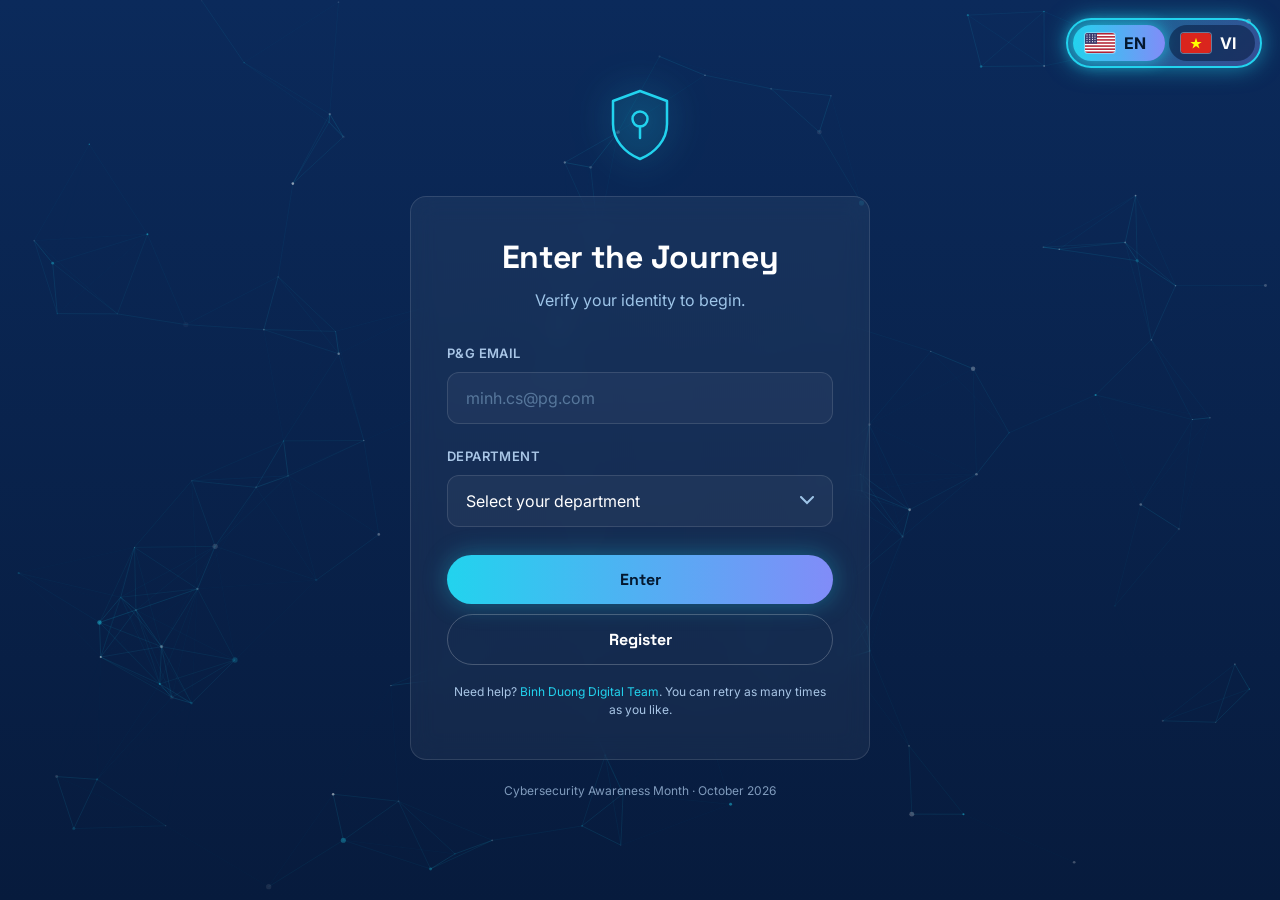
==== commit 8817ce17: "make game for chapter 4" ====
--- a/public/chapter.html
+++ b/public/chapter.html
@@ -9,6 +9,7 @@
 <link href="https://fonts.googleapis.com/css2?family=Inter:wght@400;500;600;700&family=Space+Grotesk:wght@500;600;700&display=swap" rel="stylesheet">
 <link rel="stylesheet" href="assets/css/styles.css">
 <link rel="stylesheet" href="assets/css/games.css">
+<link rel="stylesheet" href="assets/css/escape-room.css">
 </head>
 <body>
 <canvas id="starfield" aria-hidden="true"></canvas>
@@ -75,6 +76,7 @@
 <script src="assets/js/games/password.js"></script>
 <script src="assets/js/games/bubbles.js"></script>
 <script src="assets/js/games/quiz.js"></script>
+<script src="assets/js/games/escape-room.js"></script>
 <script src="assets/js/pages/chapter.js"></script>
 </body>
 </html>
--- a/public/assets/css/games.css
+++ b/public/assets/css/games.css
@@ -286,6 +286,123 @@
   line-height: 1.55;
 }
 .hotspot-feedback-modal { z-index: 90; }
+
+/* Fullscreen variant: the image fills the page below the chapter header. */
+.hotspot-game.is-fullscreen {
+  position: fixed;
+  left: 0;
+  right: 0;
+  bottom: 0;
+  top: var(--fs-top, 0px);
+  z-index: 70;
+  display: flex;
+  flex-direction: column;
+  align-items: stretch;
+  gap: 10px;
+  padding: 8px 16px 14px;
+  background: rgba(4, 16, 38, .97);
+}
+.is-fullscreen .hotspot-bar { flex: none; }
+.is-fullscreen .btn-next { padding: 9px 28px; font-size: 16px; min-width: 0; animation: none; }
+.is-fullscreen .hotspot-counter { font-size: 18px; }
+.is-fullscreen .hotspot-stage {
+  flex: 1 1 0;
+  min-height: 0;
+  display: flex;
+  align-items: center;
+  justify-content: center;
+  overflow: visible;
+  border: 0;
+  border-radius: 0;
+  background: transparent;
+  line-height: normal;
+}
+.hotspot-frame {
+  position: relative;
+  line-height: 0;
+  border-radius: var(--radius-sm);
+  box-shadow: 0 0 0 1px var(--glass-border-strong), var(--glow-accent);
+}
+.hotspot-frame .hotspot-img {
+  width: 100%;
+  height: 100%;
+  border-radius: var(--radius-sm);
+}
+.is-fullscreen .hotspot-list { display: none; }
+.is-fullscreen.is-review .hotspot-list {
+  display: flex;
+  position: fixed;
+  right: 16px;
+  top: calc(var(--fs-top, 0px) + 64px);
+  bottom: 16px;
+  width: min(380px, 42vw);
+  overflow-y: auto;
+  padding: 14px;
+  background: rgba(7, 27, 61, .97);
+  border: 1px solid var(--glass-border-strong);
+  border-radius: var(--radius);
+  box-shadow: 0 18px 50px rgba(0, 0, 0, .5);
+  z-index: 3;
+}
+.is-fullscreen .hotspot-end { padding-top: 6px; }
+
+/* Label pinned to a found ring: pops in, then glows with a travelling border. */
+.hotspot-pin {
+  --pin-shift: -100%;
+  position: absolute;
+  z-index: 2;
+  max-width: min(320px, 44%);
+  padding: 7px 14px 7px 12px;
+  border: 2px solid transparent;
+  border-radius: 10px;
+  background:
+    linear-gradient(#0A2150, #0A2150) padding-box,
+    linear-gradient(90deg, #34D399, #22D3EE, #FCD34D, #34D399) border-box;
+  background-size: 100% 100%, 300% 100%;
+  color: #fff;
+  font-size: 14px;
+  font-weight: 700;
+  line-height: 1.3;
+  pointer-events: none;
+  transform: translateY(var(--pin-shift));
+  margin-top: -10px;
+  animation:
+    pin-pop .55s cubic-bezier(.2, 1.5, .4, 1) both,
+    pin-border 2.4s linear infinite,
+    pin-glow 1.6s ease-in-out .55s infinite;
+}
+.hotspot-pin::before {
+  content: '\2713';
+  margin-right: 7px;
+  color: #34D399;
+  font-weight: 800;
+}
+.hotspot-pin.is-below { --pin-shift: 0%; margin-top: 10px; }
+@keyframes pin-pop {
+  0%   { opacity: 0; transform: translateY(var(--pin-shift)) scale(.3); }
+  60%  { opacity: 1; transform: translateY(var(--pin-shift)) scale(1.14); }
+  100% { opacity: 1; transform: translateY(var(--pin-shift)) scale(1); }
+}
+@keyframes pin-border { to { background-position: 0 0, 300% 0; } }
+@keyframes pin-glow {
+  0%, 100% { box-shadow: 0 0 10px rgba(52, 211, 153, .45); }
+  50%      { box-shadow: 0 0 26px rgba(34, 211, 238, .95), 0 0 6px rgba(252, 211, 77, .7); }
+}
+
+/* An expanding ping from the found ring draws the eye to its label. */
+.is-fullscreen .hotspot-ring::after {
+  content: '';
+  position: absolute;
+  inset: -3px;
+  border: 3px solid #34D399;
+  border-radius: 10px;
+  pointer-events: none;
+  animation: ring-ping 1.1s ease-out 3;
+}
+@keyframes ring-ping {
+  from { transform: scale(1);   opacity: .95; }
+  to   { transform: scale(1.18); opacity: 0; }
+}
 .hotspot-feedback {
   width: min(520px, 100%);
   padding: 30px;
@@ -618,6 +735,45 @@
 .story-feedback.is-ok  strong { color: var(--success); }
 .story-feedback.is-bad strong { color: var(--warning); }
 .story-feedback p { margin: 0; color: var(--text-body); font-size: 13.5px; line-height: 1.6; }
+
+/* Fullscreen variant: the illustration gets about two thirds of the width. */
+.story-game.is-fullscreen {
+  position: fixed;
+  left: 0;
+  right: 0;
+  bottom: 0;
+  top: var(--fs-top, 0px);
+  z-index: 70;
+  grid-template-columns: minmax(0, 2.1fr) minmax(300px, 1fr);
+  gap: 20px;
+  align-items: stretch;
+  padding: 12px 20px 16px;
+  background: rgba(4, 16, 38, .97);
+}
+.is-fullscreen .story-stage {
+  display: flex;
+  flex-direction: column;
+  min-height: 0;
+  padding: 12px;
+}
+.is-fullscreen .story-image {
+  flex: 1 1 0;
+  min-height: 0;
+  aspect-ratio: auto;
+  object-fit: contain;
+  background: rgba(0, 0, 0, .25);
+}
+.is-fullscreen .story-bubble { flex: none; max-height: 32%; overflow-y: auto; }
+.is-fullscreen .story-panel {
+  min-height: 0;
+  overflow-y: auto;
+  justify-content: flex-start;
+  padding: 8px 4px;
+}
+.is-fullscreen .story-panel .story-bubble { max-height: none; padding: 12px 16px; }
+.is-fullscreen .story-panel .story-bubble p { font-size: 14.5px; line-height: 1.55; }
+.is-fullscreen .story-question { font-size: 21px; }
+.is-fullscreen .story-option { font-size: 15.5px; }
 
 /* ---------- 6. Game 4 — password trap ---------- */
 .trap-game { display: grid; place-items: center; width: 100%; }
@@ -879,17 +1035,21 @@
   align-items: center;
   width: 100%;
 }
+/* Artwork keeps its own proportions, so portrait and square images both fit. */
 .quiz-art,
 .game-intro-art {
   display: block;
-  width: 100%;
-  aspect-ratio: 1 / 1;
-  object-fit: cover;
+  width: auto;
+  height: auto;
+  max-width: 100%;
+  margin: 0 auto;
+  object-fit: contain;
   border-radius: var(--radius);
   border: 1px solid var(--glass-border);
   box-shadow: var(--glow-accent);
 }
-.game-intro-art { width: min(300px, 70%); }
+.quiz-art { max-height: min(72vh, 640px); }
+.game-intro-art { max-width: 70%; max-height: min(40vh, 340px); }
 .quiz-split .quiz-card { width: 100%; margin: 0; }
 
 /* Per-question countdown bar. */
@@ -921,6 +1081,9 @@
   .flashcard { width: min(420px, 84%); min-height: 180px; padding: 18px; font-size: 16px; }
   .flashcards-instructions { gap: 7px 18px; font-size: 14px; }
   .story-game { grid-template-columns: minmax(0, 1fr); }
+  .story-game.is-fullscreen { grid-template-columns: minmax(0, 1fr); overflow-y: auto; align-content: start; }
+  .is-fullscreen .story-image { flex: none; height: 42vh; }
+  .is-fullscreen .story-panel { overflow: visible; }
   .quiz-split { grid-template-columns: minmax(0, 1fr); }
   .quiz-art { max-width: 360px; margin: 0 auto; }
   .sort-arena { height: 380px; }
@@ -943,6 +1106,8 @@
 
 @media (prefers-reduced-motion: reduce) {
   .hotspot-ring,
+  .hotspot-pin,
+  .is-fullscreen .hotspot-ring::after,
   .btn-next,
   .bubble-arena.is-shake,
   .bubble-face,
--- a/public/assets/css/escape-room.css
+++ b/public/assets/css/escape-room.css
@@ -0,0 +1,517 @@
+.escape-game {
+  position: fixed;
+  inset: var(--fs-top, 90px) 0 0;
+  z-index: 40;
+  overflow-y: auto;
+  padding: 16px clamp(12px, 3vw, 48px) 32px;
+  background: #030d1e;
+  color: #edf6ff;
+}
+.escape-bar, .escape-controls, .escape-room-nav {
+  display: flex;
+  align-items: center;
+  justify-content: space-between;
+  flex-wrap: wrap;
+  gap: 12px;
+  margin-bottom: 16px;
+}
+.escape-bar h2 { font-size: clamp(18px, 2vw, 28px); margin: 0; }
+.escape-back {
+  min-height: 48px;
+  padding: 10px 24px;
+  border: 2px solid #ffe16d;
+  border-radius: 999px;
+  background: linear-gradient(135deg, #ffd23f, #ff9f1c);
+  color: #1c1300;
+  font-size: 17px;
+  font-weight: 800;
+  cursor: pointer;
+  box-shadow: 0 0 0 3px #ffd23f33, 0 0 22px #ffb62e88;
+  transition: transform .15s, box-shadow .15s;
+  animation: escape-back-glow 2.4s ease-in-out infinite;
+}
+.escape-back:hover, .escape-back:focus-visible {
+  transform: translateY(-2px) scale(1.04);
+  box-shadow: 0 0 0 4px #ffd23f66, 0 0 34px #ffc84acc;
+  outline: 3px solid #fff;
+  outline-offset: 3px;
+}
+@keyframes escape-back-glow {
+  50% { box-shadow: 0 0 0 6px #ffd23f1a, 0 0 32px #ffb62ecc; }
+}
+@media (prefers-reduced-motion: reduce) {
+  .escape-back { animation: none; transition: none; }
+}
+.escape-hall { position: relative; max-width: 1250px; margin: 0 auto 20px; }
+.escape-image { display: block; width: 100%; height: auto; border-radius: 12px; }
+.escape-door {
+  position: absolute;
+  white-space: pre-line;
+  display: flex;
+  align-items: flex-end;
+  justify-content: center;
+  padding: 12px 5px;
+  border: 2px solid transparent;
+  border-radius: 20px;
+  background: linear-gradient(transparent 65%, #001126dd);
+  color: white;
+  text-shadow: 0 1px 4px black;
+  font-size: clamp(10px, 1.2vw, 17px);
+  text-align: center;
+  cursor: pointer;
+  transition: background .18s, box-shadow .18s, transform .18s;
+}
+.escape-door:hover, .escape-door:focus-visible {
+  background: #42dff22e;
+  border-color: #80f5ff;
+  box-shadow: 0 0 25px #2cd6ff, inset 0 0 30px #2cd6ff77;
+  outline: 3px solid #e2fdff;
+  outline-offset: 3px;
+}
+.escape-door.is-locked { filter: saturate(.5); }
+.escape-door.is-opening { animation: escape-door-open .36s ease-in forwards; }
+.escape-room-nav { justify-content: center; }
+.escape-note { text-align: center; color: #b7cee4; }
+.escape-room-layout {
+  display: grid;
+  grid-template-columns: minmax(0, 1.65fr) minmax(310px, 1fr);
+  align-items: start;
+  gap: 24px;
+  max-width: 1700px;
+  margin: auto;
+}
+.escape-art { min-width: 0; }
+.escape-room-art { position: relative; }
+.escape-challenge-door {
+  position: absolute;
+  padding: 2px;
+  background: #031326;
+  border: 2px solid #8fffea;
+  color: white;
+  font-size: clamp(9px, .8vw, 13px);
+  border-radius: 8px;
+  box-shadow: 0 0 10px #45efd677;
+  white-space: normal;
+}
+.escape-challenge-door:hover, .escape-challenge-door:focus-visible { background: #167165; box-shadow: 0 0 22px #5bffdf; }
+/* Opaque, full-strength result badges so the artwork's own button text never shows through. */
+.escape-challenge-door:disabled { opacity: 1; cursor: default; font-weight: 800; }
+.escape-challenge-door.is-failed { background: #8a1f1f; border-color: #ff9a9a; color: #fff; box-shadow: 0 0 12px #ff5a5a88; font-weight: 800; }
+.escape-challenge-door.is-failed .door-start { display: none; }
+.escape-challenge-door.is-failed:hover, .escape-challenge-door.is-failed:focus-visible {
+  background: #167165;
+  border-color: #8fffea;
+  box-shadow: 0 0 22px #5bffdf;
+}
+.escape-challenge-door.is-failed:hover .door-state, .escape-challenge-door.is-failed:focus-visible .door-state { display: none; }
+.escape-challenge-door.is-failed:hover .door-start, .escape-challenge-door.is-failed:focus-visible .door-start { display: inline; }
+.escape-challenge-door.is-passed:disabled { background: #0f7a3a; border-color: #7dff9f; color: #fff; box-shadow: 0 0 12px #3cf07a88; }
+/* The chapter 2 bubble arena, hosted full-width inside a room challenge. */
+.escape-bubble-box { display: flex; flex-direction: column; gap: 12px; max-width: 1400px; margin: 0 auto; }
+.escape-bubble-box h3, .escape-bubble-box p { margin: 0; }
+.escape-bubble-box > .btn { align-self: flex-start; }
+.escape-bubble-host .bubble-arena {
+  height: clamp(340px, calc(100dvh - var(--fs-top, 90px) - 330px), 560px);
+  border-color: #75f8df88;
+}
+.escape-art > .escape-image { max-height: calc(100dvh - 210px); object-fit: contain; }
+.escape-art.escape-room-art > .escape-image { max-height: none; }
+/* Tall challenge artwork: a narrow picture column beside a wider panel. */
+.escape-room-layout.is-portrait { grid-template-columns: minmax(240px, 420px) minmax(0, 1fr); max-width: 1240px; }
+.escape-room-layout.is-portrait .escape-art > .escape-image {
+  width: auto;
+  max-width: 100%;
+  margin-inline: auto;
+  box-shadow: 0 0 28px #1e6fb655;
+}
+.escape-bubble-head { display: flex; align-items: center; gap: 16px; }
+.escape-bubble-head .escape-image { width: auto; height: 96px; max-height: none; flex: none; }
+.escape-bubble-text { display: grid; gap: 4px; min-width: 0; }
+.escape-alert-window {
+  position: relative;
+  width: 100%;
+  box-sizing: border-box;
+  padding: 20px;
+  border: 3px solid #ffb851;
+  background: #0b152af5;
+  box-shadow: 0 0 35px #ff822355;
+  border-radius: 16px;
+  display: grid;
+  gap: 12px;
+}
+.escape-alert-window h3 { margin: 0; }
+.escape-panel {
+  display: flex;
+  flex-direction: column;
+  align-items: stretch;
+  gap: 12px;
+  padding: 20px;
+  border: 1px solid #365976;
+  border-radius: 16px;
+  background: #0a1c32;
+}
+.escape-panel p, .escape-panel h3 { margin: 0; line-height: 1.6; }
+.escape-prompt { white-space: pre-line; }
+.escape-option {
+  border: 1px solid #68859f;
+  background: #102e4b;
+  color: #f2faff;
+  white-space: normal;
+  text-align: left;
+  justify-content: flex-start;
+  line-height: 1.5;
+  min-height: 46px;
+}
+.escape-option:hover, .escape-option.is-selected {
+  background: #194c63;
+  border-color: #75f8df;
+  box-shadow: 0 0 0 2px #75f8df55;
+}
+.escape-option:disabled { opacity: .55; cursor: default; }
+.escape-option small { color: #9cf9de; }
+/* Assigned-group tag: green for SAFE / ALLOW / INSTALL, red for RISK / BLOCK / REJECT. */
+.escape-option .escape-tag { margin-left: 4px; font-weight: 800; letter-spacing: .04em; }
+.escape-option .escape-tag.is-safe, .escape-option .escape-tag.is-allow, .escape-option .escape-tag.is-install { color: #4dff88; }
+.escape-option .escape-tag.is-risk, .escape-option .escape-tag.is-block, .escape-option .escape-tag.is-reject { color: #ff6b6b; }
+.escape-groups { display: grid; grid-template-columns: 1fr 1fr; gap: 12px; }
+.escape-drop { border: 2px dashed #66dfef; min-height: 85px; background: #174150; color: white; }
+.escape-drop.is-safe, .escape-drop.is-risk, .escape-drop.is-allow, .escape-drop.is-block,
+.escape-drop.is-install, .escape-drop.is-reject {
+  display: flex;
+  flex-direction: row;
+  align-items: center;
+  justify-content: center;
+  gap: 10px;
+  min-height: 56px;
+  padding: 8px 16px;
+  border-style: solid;
+  font-size: 18px;
+  font-weight: 800;
+  letter-spacing: .06em;
+  color: #fff;
+}
+.escape-drop.is-safe, .escape-drop.is-allow, .escape-drop.is-install { background: linear-gradient(160deg, #1faa4a, #0d6a2d); border-color: #7dff9f; }
+.escape-drop.is-risk, .escape-drop.is-block, .escape-drop.is-reject { background: linear-gradient(160deg, #d62b2b, #8a1111); border-color: #ff8f8f; }
+.escape-drop.is-safe:hover, .escape-drop.is-safe:focus-visible,
+.escape-drop.is-allow:hover, .escape-drop.is-allow:focus-visible,
+.escape-drop.is-install:hover, .escape-drop.is-install:focus-visible { box-shadow: 0 0 22px #3cf07a; filter: brightness(1.12); }
+.escape-drop.is-risk:hover, .escape-drop.is-risk:focus-visible,
+.escape-drop.is-block:hover, .escape-drop.is-block:focus-visible,
+.escape-drop.is-reject:hover, .escape-drop.is-reject:focus-visible { box-shadow: 0 0 22px #ff5a5a; filter: brightness(1.12); }
+.escape-drop-icon {
+  box-sizing: border-box;
+  flex: none;
+  width: 36px;
+  height: 36px;
+  padding: 5px;
+  object-fit: contain;
+  border-radius: 50%;
+  background: #fff;
+  box-shadow: 0 2px 6px #0006;
+  pointer-events: none;
+}
+.escape-feedback { background: #153e43; border-left: 4px solid #72efd2; padding: 10px; }
+.escape-key { color: #ffe16d; font-weight: 700; font-size: 22px; }
+.escape-detective-frame { position: relative; }
+.escape-detective-bar {
+  display: flex;
+  align-items: center;
+  flex-wrap: wrap;
+  gap: 12px 20px;
+  margin-bottom: 12px;
+  padding: 10px 14px;
+  border: 1px solid #365976;
+  border-radius: 12px;
+  background: #0a1c32;
+}
+.escape-detective-bar .btn { margin-left: auto; }
+.escape-detective-hint { color: #b7cee4; }
+.escape-detective-full { display: flex; justify-content: center; }
+.escape-detective-full .escape-detective-frame { display: inline-block; max-width: 100%; }
+.escape-detective-full .escape-image {
+  width: auto;
+  max-width: 100%;
+  max-height: calc(100dvh - var(--fs-top, 90px) - 190px);
+  min-height: 200px;
+}
+.escape-risk-pin {
+  position: absolute;
+  left: 0;
+  bottom: calc(100% + 4px);
+  max-width: 240px;
+  width: max-content;
+  padding: 2px 7px;
+  border-radius: 6px;
+  background: #0b3b32;
+  border: 1px solid #65ffd0;
+  color: #eafff8;
+  font-size: clamp(10px, 1vw, 14px);
+  font-weight: 600;
+  line-height: 1.3;
+  white-space: normal;
+}
+.escape-risk-pin.is-below { bottom: auto; top: calc(100% + 4px); }
+.escape-risk-ring {
+  position: absolute;
+  border: 3px solid #65ffd0;
+  border-radius: 8px;
+  box-shadow: 0 0 14px #42efb0;
+  pointer-events: none;
+}
+.escape-detective-frame img { cursor: crosshair; }
+.escape-slots { display: grid; grid-template-columns: repeat(var(--cols, 4), minmax(0, 1fr)); gap: 8px; }
+.escape-slot {
+  position: relative;
+  min-height: 84px;
+  display: grid;
+  place-items: center;
+  padding: 20px 4px 8px;
+  border: 3px dashed #5f7f99;
+  border-radius: 14px;
+  background: #061426;
+  color: #fff;
+  font-size: clamp(12px, 1.1vw, 15px);
+  font-weight: 700;
+  overflow-wrap: anywhere;
+  text-align: center;
+  cursor: pointer;
+}
+.escape-slot small {
+  position: absolute;
+  top: 6px;
+  left: 10px;
+  color: #8fb0c8;
+  font-size: 13px;
+}
+.escape-slot.is-over { border-color: #ffe16d; background: #1d2a12; box-shadow: 0 0 18px #ffe16d66; }
+/* Top-to-bottom list: one step per row, number on the left. */
+.escape-slots.is-vertical { grid-template-columns: minmax(0, 1fr); }
+.escape-slots.is-vertical .escape-slot {
+  min-height: 54px;
+  display: flex;
+  align-items: center;
+  justify-content: flex-start;
+  gap: 14px;
+  padding: 8px 16px;
+  font-size: 15px;
+  text-align: left;
+}
+.escape-slots.is-vertical .escape-slot small {
+  position: static;
+  flex: none;
+  display: grid;
+  place-items: center;
+  width: 28px;
+  height: 28px;
+  border-radius: 50%;
+  background: #17324d;
+  color: #cfe6fa;
+  font-size: 14px;
+  font-weight: 800;
+}
+/* Filled slots stay neutral: nothing is judged until Submit. */
+.escape-slot.is-filled {
+  border-style: solid;
+  border-color: #75f8df;
+  background: #194c63;
+  cursor: grab;
+}
+.escape-tray { display: flex; flex-wrap: wrap; gap: 10px; }
+.escape-tile { flex: 1 1 120px; justify-content: center; text-align: center; cursor: grab; border-radius: 16px; }
+.escape-clock { color: #ffe46c; font-size: 36px; }
+/* ---- Master Room: key entry lives on the keypad painted in the image. ---- */
+.escape-key-row { display: flex; flex-wrap: wrap; justify-content: center; gap: 8px; margin-bottom: 10px; }
+.escape-key-chip {
+  padding: 4px 12px;
+  border: 1px solid #365976;
+  border-radius: 999px;
+  background: #0a1c32;
+  color: #9db6cc;
+  font-size: 14px;
+}
+.escape-key-chip.is-earned { border-color: #ffe16d; color: #ffe16d; font-weight: 700; }
+.escape-master-note { max-width: 960px; margin: 0 auto 10px; text-align: center; }
+.escape-master-stage { display: flex; justify-content: center; }
+.escape-master-frame {
+  position: relative;
+  container-type: inline-size;
+  aspect-ratio: 3 / 2;
+  width: min(100%, calc((100dvh - var(--fs-top, 90px) - 190px) * 1.5));
+  min-width: min(100%, 520px);
+}
+.escape-master-frame > .escape-image { width: 100%; height: 100%; object-fit: cover; }
+.escape-keypad { display: contents; }
+.escape-key-box, .escape-launch, .escape-launch-clock, .escape-trap {
+  position: absolute;
+  left: var(--l);
+  top: var(--t);
+  width: var(--w);
+  height: var(--h);
+  box-sizing: border-box;
+}
+/* Opaque fills so the artwork's own painted boxes and button never ghost through. */
+.escape-key-box {
+  padding: 0;
+  border: 2px solid #4f9dff;
+  border-radius: 8px;
+  background: #06122a;
+  color: #fff;
+  font: 800 3.4cqw/1 'Space Grotesk', monospace;
+  text-align: center;
+  text-transform: uppercase;
+  caret-color: #ffe16d;
+  box-shadow: 0 0 12px #2b7bff88;
+}
+.escape-key-box:focus { outline: 0; border-color: #ffe16d; box-shadow: 0 0 0 2px #ffe16d66, 0 0 18px #ffe16d99; }
+.escape-key-box:disabled { opacity: .8; }
+.escape-launch {
+  border: 2px solid #ffc83a;
+  border-radius: 10px;
+  background: #1c1503;
+  color: #ffe08a;
+  font: 800 2cqw/1 'Space Grotesk', sans-serif;
+  letter-spacing: .08em;
+  cursor: pointer;
+  box-shadow: 0 0 16px #ffc83a77;
+  transition: background .15s, box-shadow .15s;
+}
+.escape-launch:hover:not(:disabled), .escape-launch:focus-visible {
+  background: #3a2a05;
+  box-shadow: 0 0 28px #ffd25ccc;
+  outline: 2px solid #fff;
+  outline-offset: 2px;
+}
+.escape-launch:disabled { cursor: progress; color: #c9a647; font-size: 1.15cqw; letter-spacing: .02em; }
+.escape-launch { white-space: nowrap; overflow: hidden; }
+.escape-launch-clock {
+  display: flex;
+  align-items: center;
+  justify-content: center;
+  gap: 1.4cqw;
+  text-align: left;
+  border: 2px solid #ffc83a;
+  border-radius: 14px;
+  background: #0a0f1ef2;
+  color: #ffe08a;
+}
+.escape-launch-clock strong { font: 800 4.6cqw/1 'Space Grotesk', monospace; min-width: 2ch; text-align: center; }
+.escape-launch-clock small { font-size: 1.2cqw; color: #cfe0f2; line-height: 1.25; max-width: 15cqw; }
+/* The bait sits under the countdown. It is meant to be hard to resist:
+   a pulsing gold ring, a light sweep across it and a small wobble. */
+.escape-trap {
+  overflow: hidden;
+  border: 3px solid #fff3a6;
+  border-radius: 14px;
+  background: linear-gradient(135deg, #ffd23f 0%, #ff9f1c 45%, #ff6a00 100%);
+  color: #1c1300;
+  font: 900 1.9cqw/1.15 'Space Grotesk', sans-serif;
+  letter-spacing: .02em;
+  text-shadow: 0 1px 0 #ffffff88;
+  cursor: pointer;
+  box-shadow: 0 0 0 0 #ffd23fcc, 0 0 26px #ffb62ecc;
+  animation: escape-trap-ring 1.2s ease-out infinite, escape-trap-wobble 2.4s ease-in-out infinite;
+}
+.escape-trap > span { position: relative; z-index: 1; }
+.escape-trap::after {
+  content: '';
+  position: absolute;
+  inset: -20% auto -20% -40%;
+  width: 28%;
+  background: linear-gradient(100deg, transparent, #ffffffcc, transparent);
+  transform: skewX(-20deg);
+  animation: escape-trap-shine 2s ease-in-out infinite;
+  pointer-events: none;
+}
+.escape-trap:hover, .escape-trap:focus-visible {
+  filter: brightness(1.1) saturate(1.15);
+  outline: 3px solid #fff;
+  outline-offset: 3px;
+  animation-play-state: paused, paused;
+  transform: scale(1.05);
+}
+@keyframes escape-trap-ring {
+  0%   { box-shadow: 0 0 0 0 #ffd23fcc, 0 0 22px #ffb62ecc; }
+  70%  { box-shadow: 0 0 0 16px #ffd23f00, 0 0 38px #ffd23f; }
+  100% { box-shadow: 0 0 0 0 #ffd23f00, 0 0 22px #ffb62ecc; }
+}
+@keyframes escape-trap-wobble {
+  0%, 62%, 100% { transform: scale(1) rotate(0); }
+  68% { transform: scale(1.05) rotate(-1.5deg); }
+  74% { transform: scale(1.05) rotate(1.5deg); }
+  80% { transform: scale(1.05) rotate(-1deg); }
+  86% { transform: scale(1.03) rotate(0); }
+}
+@keyframes escape-trap-shine { 0% { left: -40%; } 55%, 100% { left: 140%; } }
+@media (max-width: 760px) {
+  /* Narrow screens: the keypad drops below the picture in the same frame. */
+  .escape-master-frame {
+    container-type: normal;
+    aspect-ratio: auto;
+    width: 100%;
+    display: flex;
+    flex-wrap: wrap;
+    gap: 10px;
+    padding-bottom: 14px;
+    background: #061226;
+    border-radius: 12px;
+  }
+  .escape-master-frame > .escape-image { height: auto; flex: 0 0 100%; }
+  .escape-keypad { display: contents; }
+  .escape-key-box, .escape-launch, .escape-launch-clock {
+    position: static;
+    height: auto;
+    width: auto;
+  }
+  /* Stays positioned so the light sweep is clipped to the button. */
+  .escape-trap {
+    position: relative;
+    left: auto;
+    top: auto;
+    height: auto;
+    width: auto;
+  }
+  .escape-key-box { flex: 1 1 18%; min-width: 0; margin-inline: 4px; padding: 10px 0; font-size: 28px; }
+  .escape-key-box:first-of-type { margin-left: 14px; }
+  .escape-launch { flex: 0 0 calc(100% - 28px); margin-inline: 14px; padding: 14px; font-size: 20px; }
+  .escape-launch:disabled { font-size: 18px; }
+  .escape-launch-clock { flex: 0 0 calc(100% - 28px); margin-inline: 14px; padding: 10px; gap: 14px; }
+  .escape-launch-clock strong { font-size: 40px; }
+  .escape-launch-clock small { font-size: 13px; max-width: none; }
+  .escape-trap { flex: 0 0 calc(100% - 28px); margin-inline: 14px; padding: 16px; font-size: 18px; }
+}
+@media (prefers-reduced-motion: reduce) {
+  .escape-trap, .escape-trap::after { animation: none; }
+  .escape-trap { box-shadow: 0 0 0 4px #ffd23f88, 0 0 26px #ffb62ecc; }
+  .escape-launch { transition: none; }
+}
+.escape-video { display: block; width: 100%; height: calc(100dvh - 260px); min-height: 240px; object-fit: contain; background: #000; }
+.escape-controls { justify-content: center; margin-top: 20px; }
+.escape-dialog {
+  max-width: min(600px, calc(100vw - 48px));
+  padding: 28px;
+  border: 2px solid #70e9f9;
+  border-radius: 20px;
+  background: #0a1c32;
+  color: #fff;
+  text-align: center;
+  box-shadow: 0 0 55px #20a9de66;
+}
+.escape-dialog::backdrop { background: #000b; backdrop-filter: blur(5px); }
+.escape-dialog p { line-height: 1.7; }
+.escape-game[aria-busy="true"] .btn { pointer-events: none; opacity: .6; }
+@keyframes escape-door-open {
+  50% { transform: scale(.96); filter: brightness(1.6); }
+  100% { transform: perspective(600px) rotateY(-18deg); opacity: .3; }
+}
+@media (max-width: 850px) {
+  .escape-room-layout { grid-template-columns: 1fr; gap: 12px; }
+  .escape-room-layout.is-portrait { grid-template-columns: 1fr; }
+  .escape-art > .escape-image { max-height: 50dvh; }
+  .escape-bubble-head .escape-image { height: 64px; }
+  .escape-door { padding: 3px; border-radius: 7px; }
+  .escape-door span { font-size: 10px; }
+}
+@media (prefers-reduced-motion: reduce) {
+  .escape-door { transition: none; }
+  .escape-door.is-opening { animation: none; }
+}
